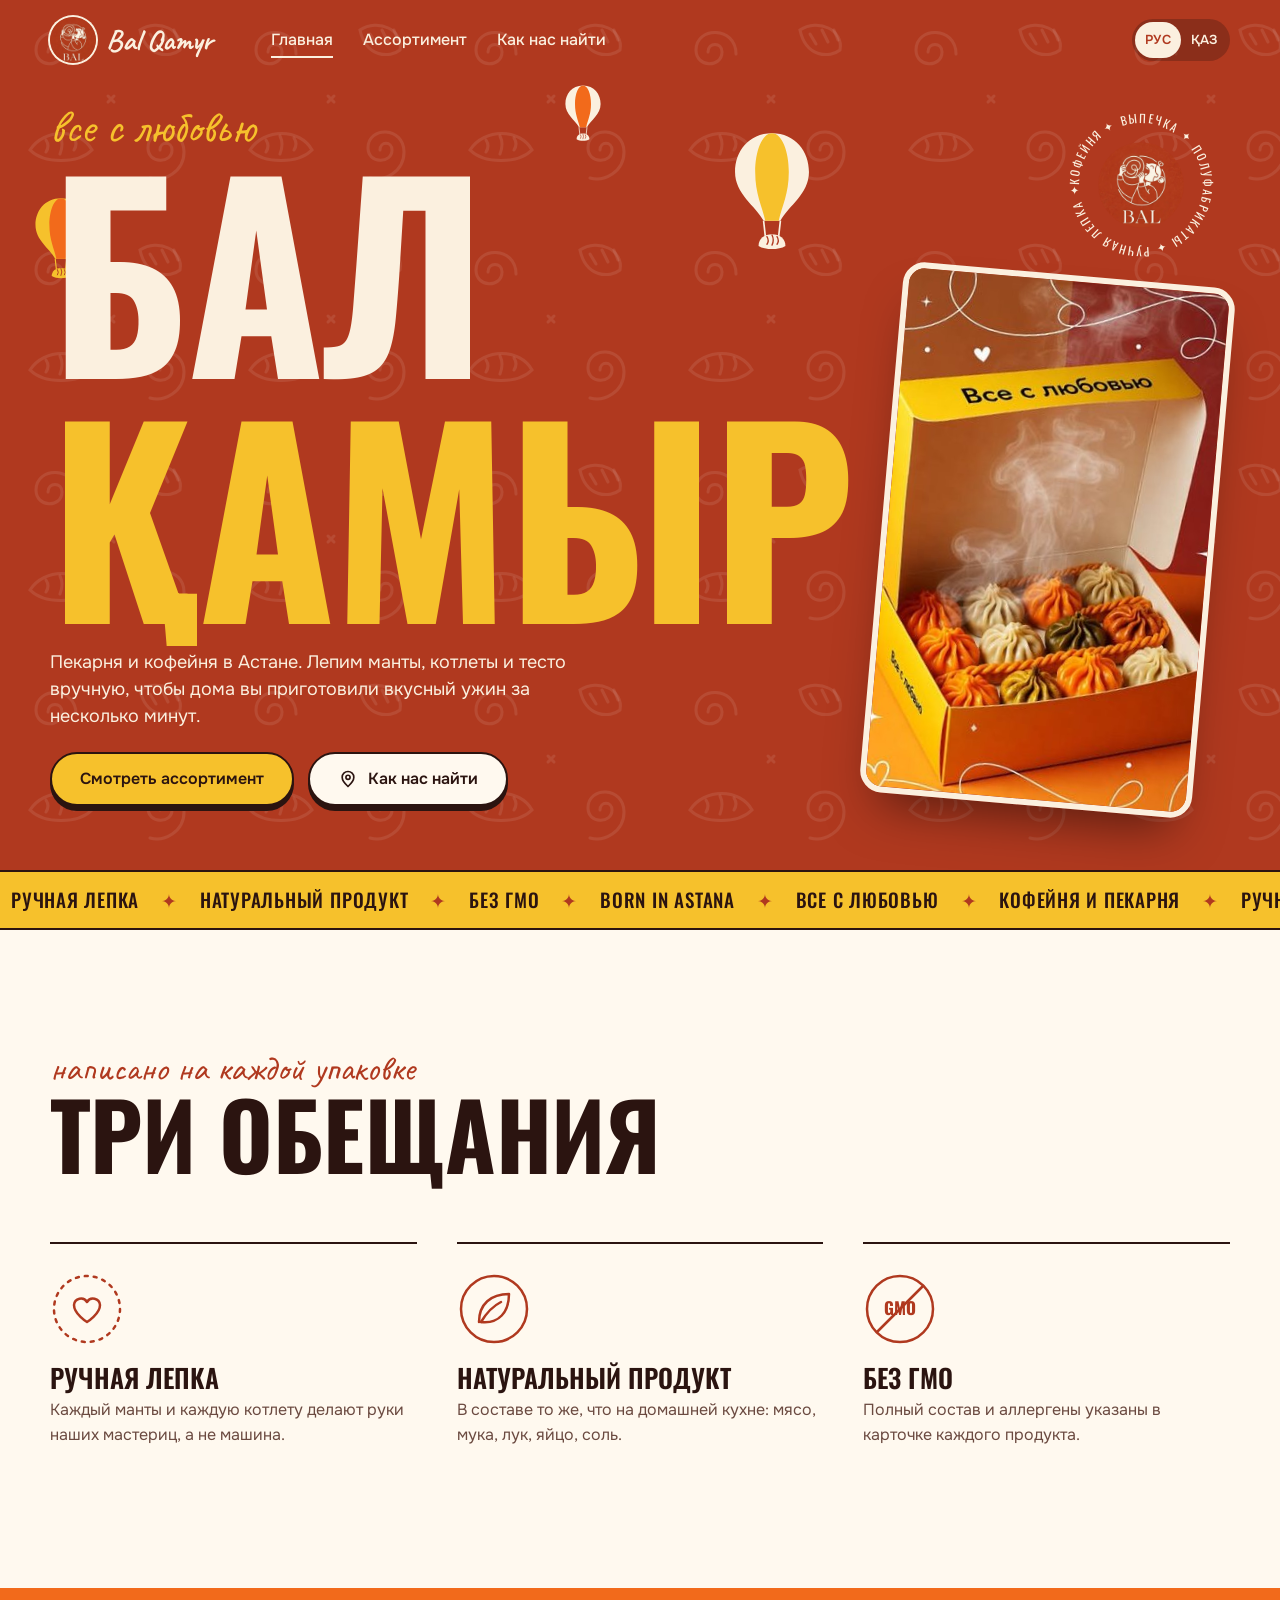
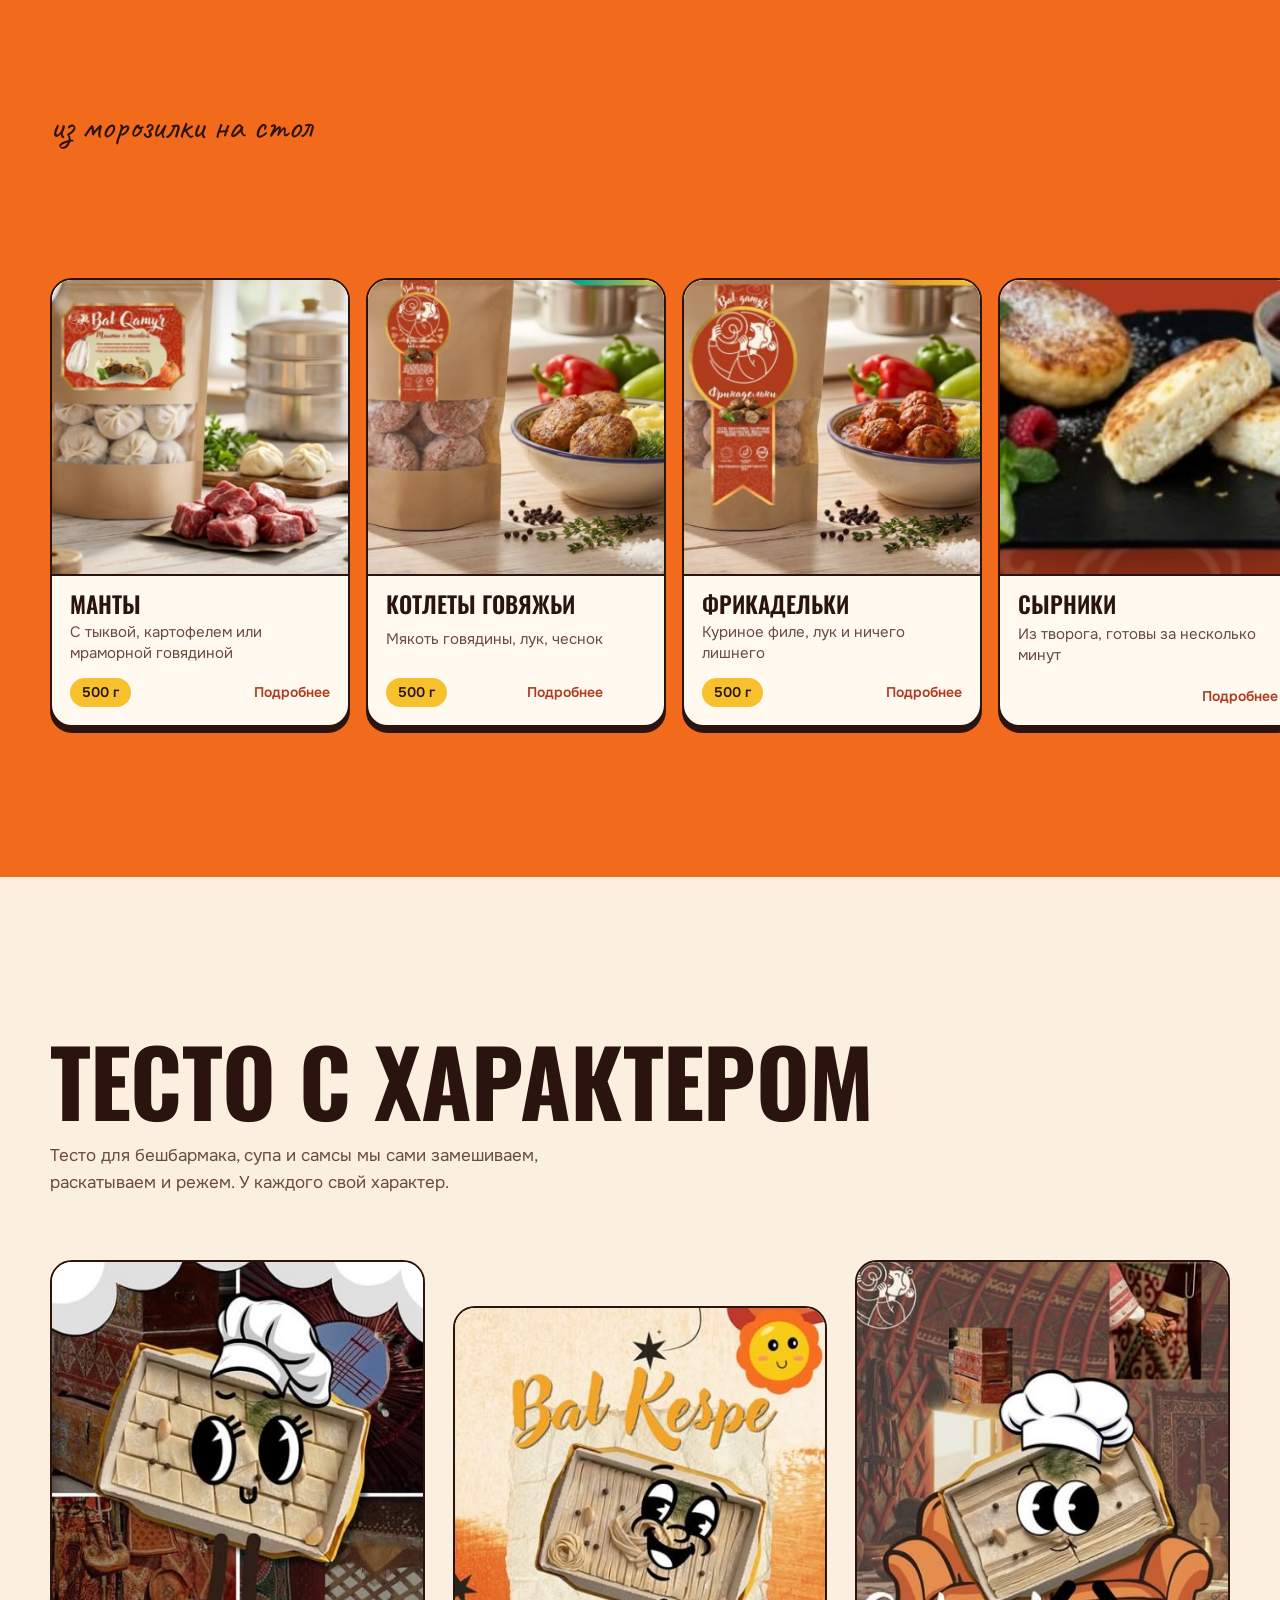
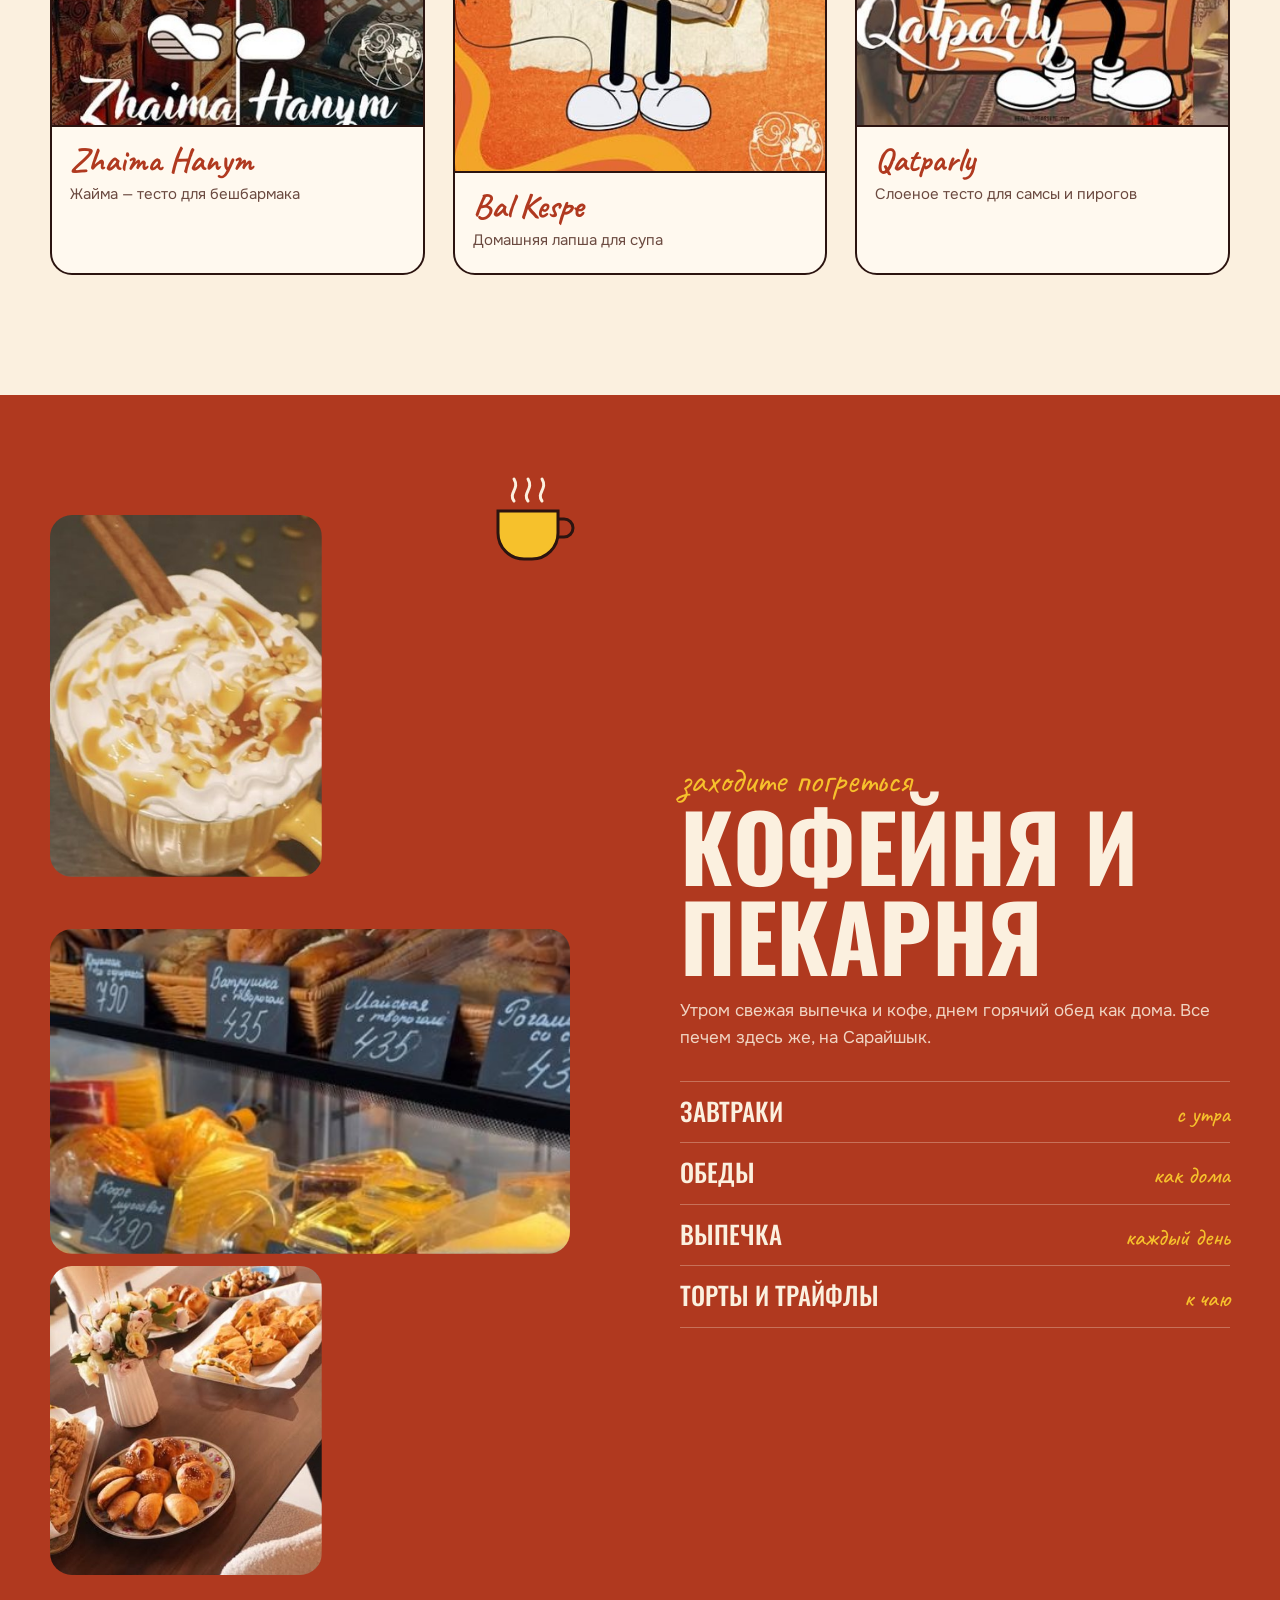
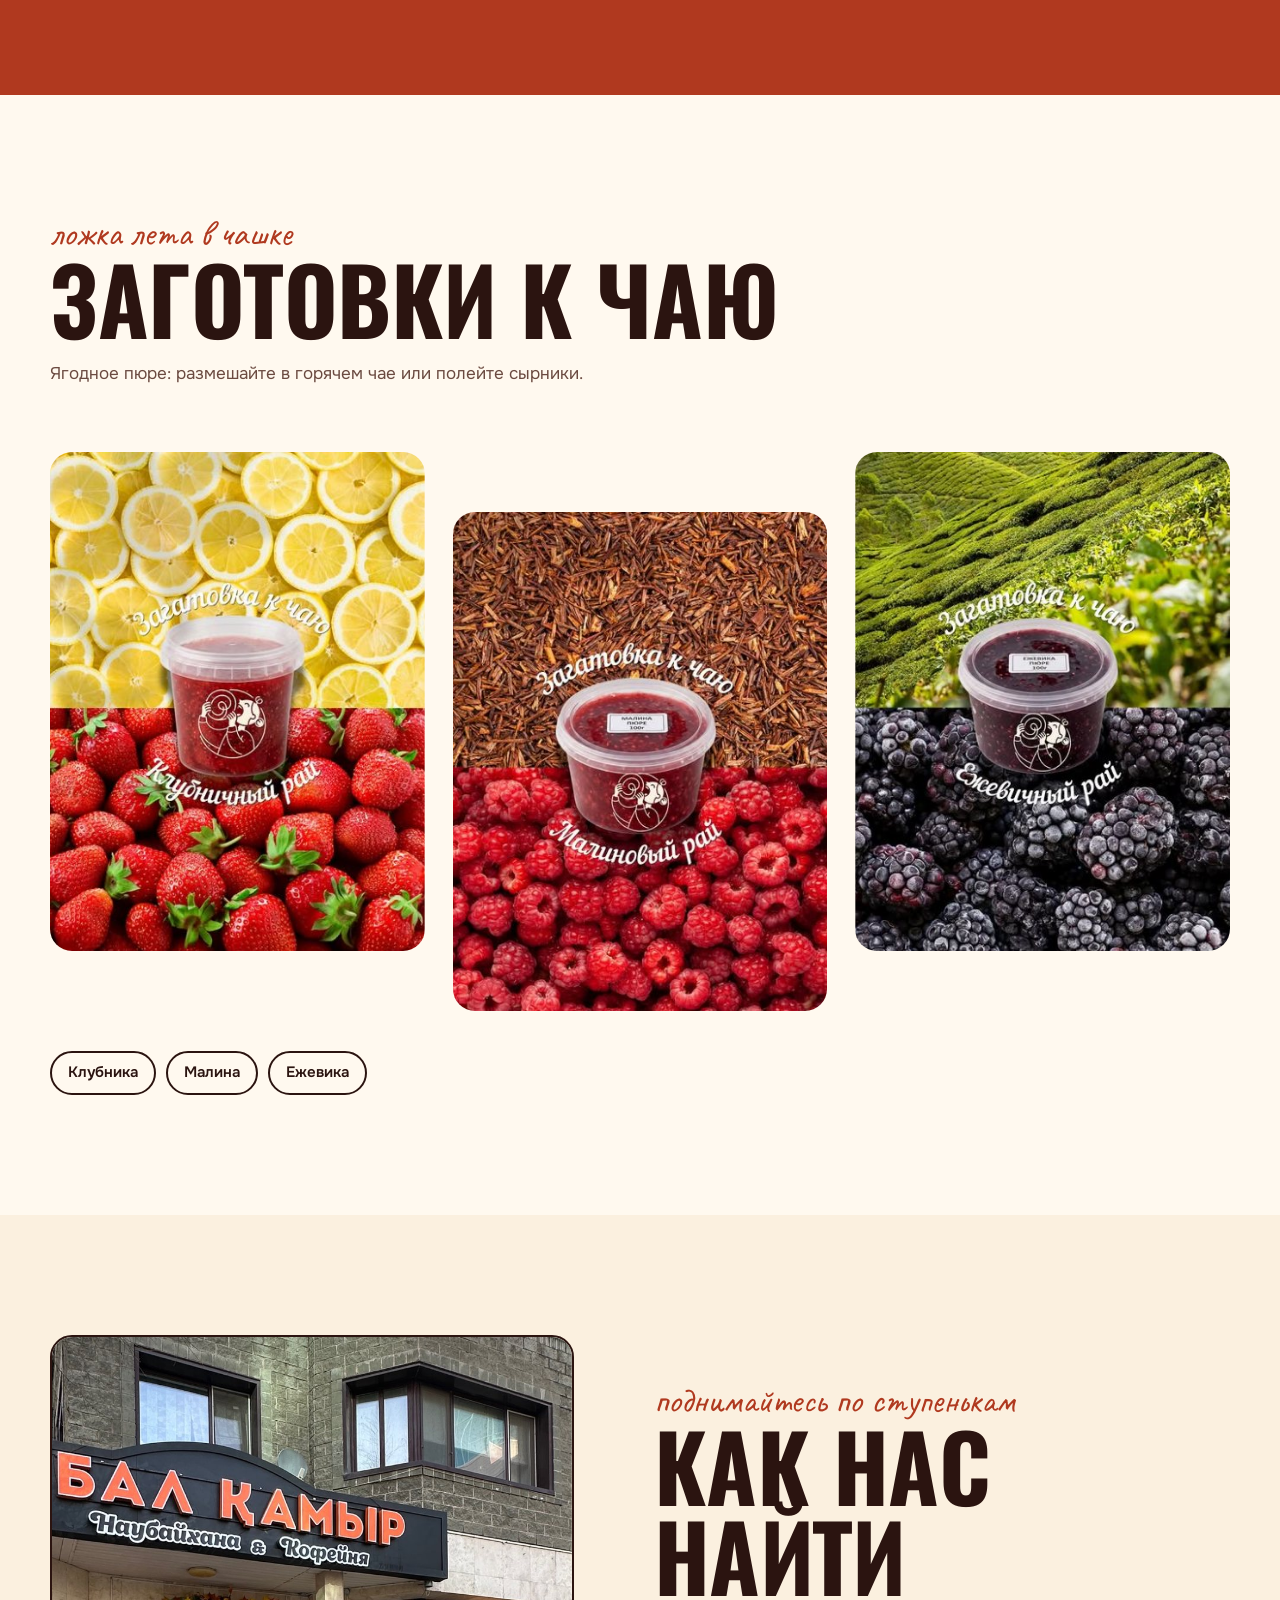
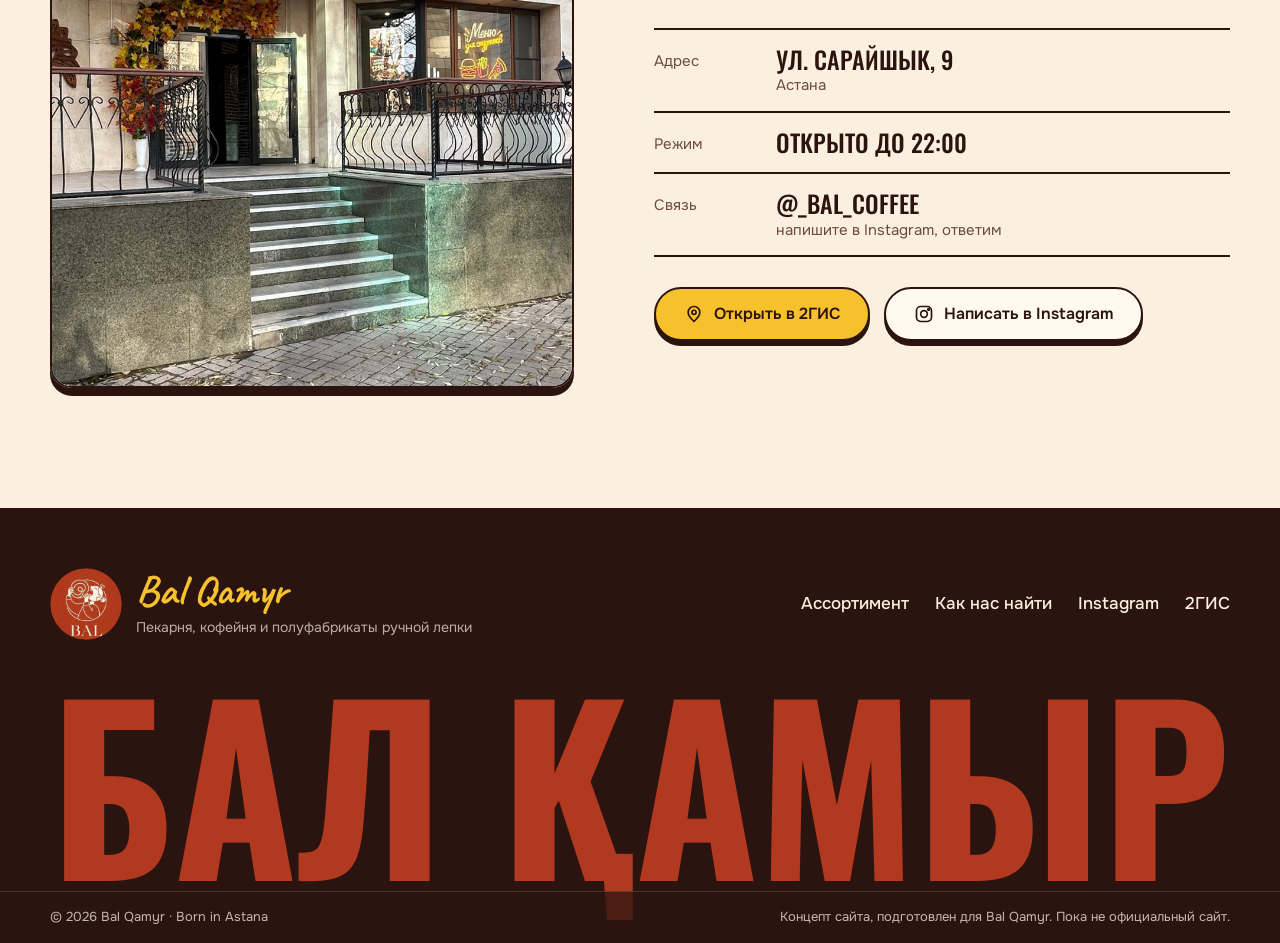
==== index.html @ 6c495b42 "Демо-сайт Bal Qamyr Co-Authored-By: Claude Fable 5.2 <noreply@anthropic.com> Claude-Session: https:/" ====
<!DOCTYPE html>
<html lang="ru" data-title-ru="Bal Qamyr — пекарня, кофейня и полуфабрикаты в Астане" data-title-kk="Bal Qamyr — Астанадағы наубайхана, кофехана және жартылай фабрикаттар">
<head>
<meta charset="utf-8">
<meta name="viewport" content="width=device-width, initial-scale=1">
<title>Bal Qamyr — пекарня, кофейня и полуфабрикаты в Астане</title>
<meta name="description" content="Bal Qamyr — пекарня, кофейня и полуфабрикаты ручной лепки в Астане. Манты, котлеты, тесто, выпечка. ул. Сарайшык, 9.">
<!-- ДЕМО: уберите строку ниже, когда сайт станет официальным, чтобы его находили поисковики -->
<meta name="robots" content="noindex">
<meta name="theme-color" content="#b0391f">
<meta property="og:title" content="Bal Qamyr — пекарня, кофейня и полуфабрикаты в Астане">
<meta property="og:description" content="Bal Qamyr — пекарня, кофейня и полуфабрикаты ручной лепки в Астане. Манты, котлеты, тесто, выпечка. ул. Сарайшык, 9.">
<meta property="og:image" content="assets/img/manty-box.jpg">
<link rel="icon" type="image/png" href="assets/img/favicon.png">
<link rel="stylesheet" href="css/style.css">
</head>
<body>
<div class="loader" aria-hidden="true"><svg viewBox="0 0 120 120"><path d="M60 60c0-9 13-9 13 1 0 16-27 16-27-2 0-24 41-24 41 3 0 31-55 31-55-4 0-39 69-39 69 5 0 20-12 36-34 42"/></svg></div>

<header class="header">
  <div class="wrap header__in">
    <a class="brand" href="index.html" aria-label="Bal Qamyr"><img src="assets/img/logo.png" alt="" width="46" height="46"><span>Bal Qamyr</span></a>
    <nav class="nav" aria-label="Основное меню">
      <a href="index.html" aria-current="page" data-kk="Басты бет">Главная</a>
      <a href="catalog.html" data-kk="Ассортимент">Ассортимент</a>
      <a href="contacts.html" data-kk="Бізді табыңыз">Как нас найти</a>
    </nav>
    <div class="lang" role="group" aria-label="Язык / Тіл">
      <button type="button" data-lang="ru" aria-pressed="true">РУС</button>
      <button type="button" data-lang="kk" aria-pressed="false">ҚАЗ</button>
    </div>
    <button class="burger" type="button" aria-expanded="false" aria-controls="menu" aria-label="Меню"><i></i><i></i></button>
  </div>
</header>
<div class="menu" id="menu">
  <a href="index.html" data-kk="Басты бет">Главная</a>
  <a href="catalog.html" data-kk="Ассортимент">Ассортимент</a>
  <a href="contacts.html" data-kk="Бізді табыңыз">Как нас найти</a>
  <p data-kk="Сарайшық көшесі, 9 — 22:00-ге дейін ашық">ул. Сарайшык, 9 — открыто до 22:00</p>
</div>

<main>

<section class="hero doodles">
  <div class="balloon b1" style="--t:10s;--k:-0.35" aria-hidden="true"><svg viewBox="0 0 100 150"><path d="M50 4C22 4 6 26 6 50c0 26 24 40 34 58h20c10-18 34-32 34-58C94 26 78 4 50 4z" fill="#fbf0df"/><path d="M50 4c-12 0-20 22-20 46 0 26 8 40 12 58h16c4-18 12-32 12-58C70 26 62 4 50 4z" fill="#f6c12c"/><path d="M40 108l2 18M60 108l-2 18" stroke="#fbf0df" stroke-width="2"/><path d="M34 138c0-9 7-14 16-14s16 5 16 14c-8 5-24 5-32 0z" fill="#fbf0df"/><path d="M44 127q3 5 0 9m6-11q3 6 0 12m6-10q3 5 0 9" stroke="#b0391f" stroke-width="1.600" fill="none" stroke-linecap="round"/></svg></div>
  <div class="balloon b2" style="--t:13s;--k:-0.2" aria-hidden="true"><svg viewBox="0 0 100 150"><path d="M50 4C22 4 6 26 6 50c0 26 24 40 34 58h20c10-18 34-32 34-58C94 26 78 4 50 4z" fill="#f6c12c"/><path d="M50 4c-12 0-20 22-20 46 0 26 8 40 12 58h16c4-18 12-32 12-58C70 26 62 4 50 4z" fill="#f26a1b"/><path d="M40 108l2 18M60 108l-2 18" stroke="#f6c12c" stroke-width="2"/><path d="M34 138c0-9 7-14 16-14s16 5 16 14c-8 5-24 5-32 0z" fill="#f6c12c"/><path d="M44 127q3 5 0 9m6-11q3 6 0 12m6-10q3 5 0 9" stroke="#b0391f" stroke-width="1.600" fill="none" stroke-linecap="round"/></svg></div>
  <div class="balloon b3" style="--t:8s;--k:-0.5" aria-hidden="true"><svg viewBox="0 0 100 150"><path d="M50 4C22 4 6 26 6 50c0 26 24 40 34 58h20c10-18 34-32 34-58C94 26 78 4 50 4z" fill="#fbf0df"/><path d="M50 4c-12 0-20 22-20 46 0 26 8 40 12 58h16c4-18 12-32 12-58C70 26 62 4 50 4z" fill="#f26a1b"/><path d="M40 108l2 18M60 108l-2 18" stroke="#fbf0df" stroke-width="2"/><path d="M34 138c0-9 7-14 16-14s16 5 16 14c-8 5-24 5-32 0z" fill="#fbf0df"/><path d="M44 127q3 5 0 9m6-11q3 6 0 12m6-10q3 5 0 9" stroke="#b0391f" stroke-width="1.600" fill="none" stroke-linecap="round"/></svg></div>
  <div class="stamp" aria-hidden="true">
    <svg viewBox="0 0 150 150"><defs><path id="ring" d="M75 75m-62 0a62 62 0 1 1 124 0a62 62 0 1 1 -124 0"/></defs><text><textPath href="#ring">кофейня ✦ выпечка ✦ полуфабрикаты ✦ ручная лепка ✦</textPath></text></svg>
    <img src="assets/img/logo.png" alt="">
  </div>
  <div class="wrap hero__in">
    <div class="hero__text">
      <span class="hero__script hero__fade" data-kk="бәрі махаббатпен">все с любовью</span>
      <h1><span class="row"><span>Бал</span></span><span class="row"><span>Қамыр</span></span></h1>
    </div>
    <div class="hero__text hero__fade">
      <p class="hero__lead" data-kk="Астанадағы наубайхана мен кофехана. Мәнті, котлет және қамырды қолмен жасаймыз — сіз үйде бірнеше минутта дәмді ас әзірлейсіз.">Пекарня и кофейня в Астане. Лепим манты, котлеты и тесто вручную, чтобы дома вы приготовили вкусный ужин за несколько минут.</p>
      <div class="hero__cta" style="margin-top:22px">
        <a class="btn" href="catalog.html" data-kk="Ассортиментті көру">Смотреть ассортимент</a>
        <a class="btn btn--cream" href="contacts.html"><svg viewBox="0 0 24 24" fill="none" stroke="currentColor" stroke-width="2" aria-hidden="true"><path d="M12 21s7-6.2 7-11a7 7 0 10-14 0c0 4.800 7 11 7 11z"/><circle cx="12" cy="10" r="2.500"/></svg><span data-kk="Бізді табыңыз">Как нас найти</span></a>
      </div>
    </div>
    <div class="hero__photo"><img src="assets/img/manty-box.jpg" alt="Коробка разноцветных мант Bal Qamyr" width="386" height="520"></div>
  </div>
  <div class="marquee" aria-hidden="true"><div class="marquee__track"><span data-kk="Қолмен түйілген">Ручная лепка</span><span data-kk="Табиғи өнім">Натуральный продукт</span><span data-kk="ГМО-сыз">Без ГМО</span><span data-kk="Born in Astana">Born in Astana</span><span data-kk="Бәрі махаббатпен">Все с любовью</span><span data-kk="Кофехана мен наубайхана">Кофейня и пекарня</span><span data-kk="Қолмен түйілген">Ручная лепка</span><span data-kk="Табиғи өнім">Натуральный продукт</span><span data-kk="ГМО-сыз">Без ГМО</span><span data-kk="Born in Astana">Born in Astana</span><span data-kk="Бәрі махаббатпен">Все с любовью</span><span data-kk="Кофехана мен наубайхана">Кофейня и пекарня</span></div></div>
</section>

<section class="section promise">
  <div class="wrap">
    <p class="section-note rv" data-kk="әр қаптамада жазылған">написано на каждой упаковке</p>
    <h2 class="section-title rv" data-kk="Үш уәдеміз">Три обещания</h2>
    <div class="promise__grid">
      <div class="mark rv"><svg viewBox="0 0 74 74" fill="none" stroke="currentColor" stroke-width="2.500" stroke-linecap="round" stroke-linejoin="round" aria-hidden="true"><circle cx="37" cy="37" r="33" stroke-dasharray="3 6"/><path d="M37 50s-13-8-13-17a7 7 0 0113-3 7 7 0 0113 3c0 9-13 17-13 17z"/></svg>
        <div><h3 data-kk="Қолмен түйілген">Ручная лепка</h3><p data-kk="Әр мәнті мен котлетті машина емес, шеберлеріміздің қолы жасайды.">Каждый манты и каждую котлету делают руки наших мастериц, а не машина.</p></div></div>
      <div class="mark rv" style="--d:.1s"><svg viewBox="0 0 74 74" fill="none" stroke="currentColor" stroke-width="2.500" stroke-linecap="round" stroke-linejoin="round" aria-hidden="true"><circle cx="37" cy="37" r="33"/><path d="M22 50c0-18 12-28 30-28 0 18-10 30-28 28"/><path d="M24 50c6-10 12-16 20-20"/></svg>
        <div><h3 data-kk="Табиғи өнім">Натуральный продукт</h3><p data-kk="Құрамында үй асханасындағыдай өнімдер ғана: ет, ұн, пияз, жұмыртқа, тұз.">В составе то же, что на домашней кухне: мясо, мука, лук, яйцо, соль.</p></div></div>
      <div class="mark rv" style="--d:.2s"><svg viewBox="0 0 74 74" fill="none" stroke="currentColor" stroke-width="2.500" stroke-linecap="round" aria-hidden="true"><circle cx="37" cy="37" r="33"/><path d="M14 60L60 14"/><text x="37" y="43" text-anchor="middle" font-family="Oswald, sans-serif" font-size="17" font-weight="700" fill="currentColor" stroke="none">GMO</text></svg>
        <div><h3 data-kk="ГМО-сыз">Без ГМО</h3><p data-kk="Толық құрамы мен аллергендер әр өнімнің бетінде көрсетілген.">Полный состав и аллергены указаны в карточке каждого продукта.</p></div></div>
    </div>
  </div>
</section>

<section class="section shelf">
  <div class="wrap shelf__head">
    <div>
      <p class="section-note rv" data-kk="мұздатқыштан — дастарқанға">из морозилки на стол</p>
      <h2 class="section-title rv" data-kk="Жартылай фабрикаттар">Полуфабри&shy;каты</h2>
    </div>
    <a class="btn btn--cream rv" href="catalog.html" data-kk="Барлық ассортимент">Весь ассортимент</a>
  </div>
  <div class="shelf__rail" id="shelf" aria-label="Популярные продукты"></div>
</section>

<section class="section family">
  <div class="wrap">
    <p class="section-note rv" data-kk="танысыңыз">знакомьтесь</p>
    <h2 class="section-title rv" data-kk="Қамыр ханымдар">Тесто с характером</h2>
    <p class="section-lead rv" data-kk="Бешбармаққа, сорпаға, самсаға арналған қамырды өзіміз илеп, жайып, кесеміз. Әрқайсысының өз мінезі бар.">Тесто для бешбармака, супа и самсы мы сами замешиваем, раскатываем и режем. У каждого свой характер.</p>
    <div class="family__grid">
      <figure class="hanym rv" style="--r:-2deg"><img src="assets/img/zhaima.jpg" alt="Zhaima Hanym" loading="lazy"><figcaption><b>Zhaima Hanym</b><span data-kk="Жайма — бешбармаққа арналған қамыр">Жайма — тесто для бешбармака</span></figcaption></figure>
      <figure class="hanym rv" style="--r:1.500deg;--d:.1s"><img src="assets/img/kespe.jpg" alt="Bal Kespe" loading="lazy"><figcaption><b>Bal Kespe</b><span data-kk="Сорпаға арналған үй кеспесі">Домашняя лапша для супа</span></figcaption></figure>
      <figure class="hanym rv" style="--r:-1deg;--d:.2s"><img src="assets/img/qatparly.jpg" alt="Qatparly" loading="lazy"><figcaption><b>Qatparly</b><span data-kk="Самса мен бәлішке арналған қатпарлы қамыр">Слоеное тесто для самсы и пирогов</span></figcaption></figure>
    </div>
  </div>
</section>

<section class="section cafe doodles">
  <div class="wrap cafe__grid">
    <div class="cafe__pics">
      <svg class="cup" viewBox="0 0 96 110" aria-hidden="true"><path class="steam" d="M34 40c-6-8 6-12 0-22"/><path class="steam" d="M48 40c-6-8 6-12 0-22"/><path class="steam" d="M62 40c-6-8 6-12 0-22"/><path d="M18 50h60v22a26 26 0 01-26 26h-8a26 26 0 01-26-26z" fill="#f6c12c" stroke="#2b1410" stroke-width="3"/><path d="M78 58h6a9 9 0 010 18h-7" fill="none" stroke="#2b1410" stroke-width="3"/></svg>
      <div class="wipe"><img src="assets/img/coffee.jpg" alt="Кофе со взбитыми сливками и карамелью" loading="lazy"></div>
      <div class="wipe" style="--d:.15s"><img src="assets/img/bakery.jpg" alt="Витрина с выпечкой" loading="lazy"></div>
      <div class="wipe" style="--d:.1s"><img src="assets/img/table.jpg" alt="Стол с выпечкой" loading="lazy"></div>
    </div>
    <div>
      <p class="section-note rv" data-kk="кіріп, жылынып шығыңыз">заходите погреться</p>
      <h2 class="section-title rv" data-kk="Кофехана мен наубайхана">Кофейня и пекарня</h2>
      <p class="section-lead rv" data-kk="Таңертең жаңа піскен тоқаш пен кофе, түсте үйдегідей ыстық ас. Бәрін осы жерде, Сарайшық көшесінде пісіреміз.">Утром свежая выпечка и кофе, днем горячий обед как дома. Все печем здесь же, на Сарайшык.</p>
      <ul class="menu-list rv">
        <li><span data-kk="Таңғы ас">Завтраки</span><small data-kk="таңертеңнен">с утра</small></li>
        <li><span data-kk="Түскі ас">Обеды</span><small data-kk="үйдегідей">как дома</small></li>
        <li><span data-kk="Тоқаштар">Выпечка</span><small data-kk="күн сайын">каждый день</small></li>
        <li><span data-kk="Торттар мен трайфлдар">Торты и трайфлы</span><small data-kk="шайға">к чаю</small></li>
      </ul>
    </div>
  </div>
</section>

<section class="section tea">
  <div class="wrap">
    <p class="section-note rv" data-kk="бір қасық — жаз дәмі">ложка лета в чашке</p>
    <h2 class="section-title rv" data-kk="Шайға арналған дайындамалар">Заготовки к&nbsp;чаю</h2>
    <p class="section-lead rv" data-kk="Жидек езбесі: ыстық шайға қосыңыз немесе сырниктің үстіне құйыңыз.">Ягодное пюре: размешайте в горячем чае или полейте сырники.</p>
    <div class="tea__grid">
      <div class="jar wipe"><img src="assets/img/jam-strawberry.jpg" alt="Клубничный рай" loading="lazy"></div>
      <div class="jar wipe" style="--d:.12s"><img src="assets/img/jam-raspberry.jpg" alt="Малиновый рай" loading="lazy"></div>
      <div class="jar wipe" style="--d:.24s"><img src="assets/img/jam-blackberry.jpg" alt="Ежевичный рай" loading="lazy"></div>
    </div>
    <div class="tea__caption rv">
      <span class="chip-static" data-kk="Құлпынай">Клубника</span><span class="chip-static" data-kk="Таңқурай">Малина</span><span class="chip-static" data-kk="Қожақат">Ежевика</span>
    </div>
  </div>
</section>

<section class="section find">
  <div class="wrap find__grid">
    <div class="find__photo wipe"><img src="assets/img/storefront.jpg" alt="Вход в Bal Qamyr: вывеска «Бал Қамыр. Наубайхана & Кофейня»" loading="lazy"></div>
    <div>
      <p class="section-note rv" data-kk="баспалдақпен көтеріліңіз">поднимайтесь по ступенькам</p>
      <h2 class="section-title rv" data-kk="Бізді табыңыз">Как нас найти</h2>
      <dl class="facts rv">
        <div><dt data-kk="Мекенжай">Адрес</dt><dd><span data-kk="Сарайшық к-сі, 9">ул. Сарайшык, 9</span><small data-kk="Астана">Астана</small></dd></div>
        <div><dt data-kk="Жұмыс уақыты">Режим</dt><dd data-kk="22:00-ге дейін ашық">Открыто до 22:00</dd></div>
        <div><dt data-kk="Байланыс">Связь</dt><dd>@_bal_coffee<small data-kk="Instagram-ға жазыңыз — жауап береміз">напишите в Instagram, ответим</small></dd></div>
      </dl>
      <div class="find__cta rv">
        <a class="btn" href="https://2gis.kz/astana/search/Bal%20Qamyr%20%D0%A1%D0%B0%D1%80%D0%B0%D0%B9%D1%88%D1%8B%D0%BA%209" target="_blank" rel="noopener"><svg viewBox="0 0 24 24" fill="none" stroke="currentColor" stroke-width="2" aria-hidden="true"><path d="M12 21s7-6.2 7-11a7 7 0 10-14 0c0 4.800 7 11 7 11z"/><circle cx="12" cy="10" r="2.500"/></svg><span data-kk="2ГИС-те ашу">Открыть в 2ГИС</span></a>
        <a class="btn btn--cream" href="https://www.instagram.com/_bal_coffee/" target="_blank" rel="noopener"><svg viewBox="0 0 24 24" fill="none" stroke="currentColor" stroke-width="2" aria-hidden="true"><rect x="3" y="3" width="18" height="18" rx="5"/><circle cx="12" cy="12" r="4"/><circle cx="17.5" cy="6.5" r="1" fill="currentColor"/></svg><span data-kk="Instagram-ға жазу">Написать в Instagram</span></a>
      </div>
    </div>
  </div>
</section>

</main>

<footer class="footer">
  <div class="wrap footer__top">
    <div class="footer__brand"><img src="assets/img/logo.png" alt="" width="72" height="72" loading="lazy"><div><b>Bal Qamyr</b><span data-kk="Наубайхана, кофехана және қолдан жасалған жартылай фабрикаттар">Пекарня, кофейня и полуфабрикаты ручной лепки</span></div></div>
    <nav aria-label="Ссылки">
      <a href="catalog.html" data-kk="Ассортимент">Ассортимент</a>
      <a href="contacts.html" data-kk="Бізді табыңыз">Как нас найти</a>
      <a href="https://www.instagram.com/_bal_coffee/" target="_blank" rel="noopener">Instagram</a>
      <a href="https://2gis.kz/astana/search/Bal%20Qamyr%20%D0%A1%D0%B0%D1%80%D0%B0%D0%B9%D1%88%D1%8B%D0%BA%209" target="_blank" rel="noopener">2ГИС</a>
    </nav>
  </div>
  <div class="footer__big" aria-hidden="true">Бал Қамыр</div>
  <div class="footer__note"><div class="wrap" style="display:flex;flex-wrap:wrap;gap:6px 20px;justify-content:space-between">
    <span>© <span id="year">2026</span> Bal Qamyr · Born in Astana</span>
    <!-- ДЕМО: удалите эту строку после передачи сайта владельцу -->
    <span data-kk="Сайт концепті Bal Qamyr үшін дайындалған. Әзірге ресми сайт емес.">Концепт сайта, подготовлен для Bal Qamyr. Пока не официальный сайт.</span>
  </div></div>
</footer>

<div class="sheet" id="sheet" role="dialog" aria-modal="true" aria-labelledby="sheet-title">
  <button class="sheet__bg" type="button" data-close tabindex="-1" aria-label="Закрыть"></button>
  <div class="sheet__box">
    <button class="sheet__close" type="button" data-close aria-label="Закрыть">×</button>
    <div class="sheet__img"></div>
    <div class="sheet__body"></div>
  </div>
</div>
<script src="js/main.js"></script>
</body>
</html>
---- css/style.css ----
/* шрифты лежат в assets/fonts — сайт не зависит от внешних сервисов */
@font-face{font-family:"Caveat";font-style:normal;font-weight:400 700;font-display:swap;src:url("../assets/fonts/caveat-cyrillic-ext-wght-normal.woff2") format("woff2");unicode-range:U+0460-052F,U+1C80-1C8A,U+20B4,U+2DE0-2DFF,U+A640-A69F,U+FE2E-FE2F}
@font-face{font-family:"Caveat";font-style:normal;font-weight:400 700;font-display:swap;src:url("../assets/fonts/caveat-cyrillic-wght-normal.woff2") format("woff2");unicode-range:U+0301,U+0400-045F,U+0490-0491,U+04B0-04B1,U+2116}
@font-face{font-family:"Caveat";font-style:normal;font-weight:400 700;font-display:swap;src:url("../assets/fonts/caveat-latin-wght-normal.woff2") format("woff2");unicode-range:U+0000-00FF,U+0131,U+0152-0153,U+02BB-02BC,U+02C6,U+02DA,U+02DC,U+0304,U+0308,U+0329,U+2000-206F,U+20AC,U+2122,U+2191,U+2193,U+2212,U+2215,U+FEFF,U+FFFD}
@font-face{font-family:"Onest";font-style:normal;font-weight:100 900;font-display:swap;src:url("../assets/fonts/onest-cyrillic-ext-wght-normal.woff2") format("woff2");unicode-range:U+0460-052F,U+1C80-1C8A,U+20B4,U+2DE0-2DFF,U+A640-A69F,U+FE2E-FE2F}
@font-face{font-family:"Onest";font-style:normal;font-weight:100 900;font-display:swap;src:url("../assets/fonts/onest-cyrillic-wght-normal.woff2") format("woff2");unicode-range:U+0301,U+0400-045F,U+0490-0491,U+04B0-04B1,U+2116}
@font-face{font-family:"Onest";font-style:normal;font-weight:100 900;font-display:swap;src:url("../assets/fonts/onest-latin-wght-normal.woff2") format("woff2");unicode-range:U+0000-00FF,U+0131,U+0152-0153,U+02BB-02BC,U+02C6,U+02DA,U+02DC,U+0304,U+0308,U+0329,U+2000-206F,U+20AC,U+2122,U+2191,U+2193,U+2212,U+2215,U+FEFF,U+FFFD}
@font-face{font-family:"Oswald";font-style:normal;font-weight:200 700;font-display:swap;src:url("../assets/fonts/oswald-cyrillic-ext-wght-normal.woff2") format("woff2");unicode-range:U+0460-052F,U+1C80-1C8A,U+20B4,U+2DE0-2DFF,U+A640-A69F,U+FE2E-FE2F}
@font-face{font-family:"Oswald";font-style:normal;font-weight:200 700;font-display:swap;src:url("../assets/fonts/oswald-cyrillic-wght-normal.woff2") format("woff2");unicode-range:U+0301,U+0400-045F,U+0490-0491,U+04B0-04B1,U+2116}
@font-face{font-family:"Oswald";font-style:normal;font-weight:200 700;font-display:swap;src:url("../assets/fonts/oswald-latin-wght-normal.woff2") format("woff2");unicode-range:U+0000-00FF,U+0131,U+0152-0153,U+02BB-02BC,U+02C6,U+02DA,U+02DC,U+0304,U+0308,U+0329,U+2000-206F,U+20AC,U+2122,U+2191,U+2193,U+2212,U+2215,U+FEFF,U+FFFD}

/* Bal Qamyr — кофейня, пекарня, полуфабрикаты ручной лепки (Астана) */
:root {
  --terracotta: #b0391f;
  --terracotta-deep: #8f2a14;
  --orange: #f26a1b;
  --yolk: #f6c12c;
  --cream: #fbf0df;
  --paper: #fff9ef;
  --ink: #2b1410;
  --ink-soft: #6b4a40;
  --line: rgba(43, 20, 16, .14);
  --poster: "Oswald", "Arial Narrow", sans-serif;
  --script: "Caveat", cursive;
  --body: "Onest", system-ui, -apple-system, "Segoe UI", sans-serif;
  --wrap: min(1180px, 100% - 40px);
  --ease: cubic-bezier(.2, .8, .2, 1);
  --header-h: 68px;
}

*, *::before, *::after { box-sizing: border-box; }
html { scroll-behavior: smooth; -webkit-text-size-adjust: 100%; }
body {
  margin: 0;
  font-family: var(--body);
  font-size: 17px;
  line-height: 1.55;
  color: var(--ink);
  background: var(--cream);
  overflow-x: hidden;
  -webkit-font-smoothing: antialiased;
}
body.is-locked { overflow: hidden; }
img { display: block; max-width: 100%; }
a { color: inherit; }
button { font: inherit; color: inherit; cursor: pointer; }
h1, h2, h3, p { margin: 0; }
:focus-visible { outline: 3px solid var(--yolk); outline-offset: 3px; border-radius: 4px; }
.wrap { width: var(--wrap); margin-inline: auto; }
.sr-only { position: absolute; width: 1px; height: 1px; overflow: hidden; clip: rect(0 0 0 0); white-space: nowrap; }

/* doodle pattern taken from the brand labels: spirals of dough */
.doodles {
  background-image: url("data:image/svg+xml,%3Csvg xmlns='http://www.w3.org/2000/svg' width='220' height='220' fill='none' stroke='%23fff' stroke-opacity='.09' stroke-width='3' stroke-linecap='round'%3E%3Cpath d='M48 52c0-10 14-10 14 0 0 16-26 16-26-2 0-24 40-24 40 4'/%3E%3Cpath d='M140 30c18-12 44 0 40 20-10 8-34 8-40-20z'/%3E%3Cpath d='M150 34l6 10m6-14l6 12m6-12l4 10'/%3E%3Cpath d='M30 150c14-22 50-22 62 0-14 14-48 14-62 0z'/%3E%3Cpath d='M46 140q4 6 0 12m14-16q4 8 0 18m14-16q4 6 0 12'/%3E%3Cpath d='M160 150c0-9 12-9 12 0 0 14-24 14-24-2 0-22 36-22 36 4 0 20-20 30-34 26'/%3E%3Cpath d='M108 96l6 6m0-6l-6 6'/%3E%3C/svg%3E");
  background-size: 220px 220px;
}

/* ---------- buttons ---------- */
.btn {
  display: inline-flex; align-items: center; justify-content: center; gap: 10px;
  min-height: 54px; padding: 0 28px;
  border: 2px solid var(--ink); border-radius: 999px;
  background: var(--yolk); color: var(--ink);
  font-weight: 600; font-size: 16px; text-decoration: none;
  box-shadow: 0 5px 0 var(--ink);
  transition: transform .18s var(--ease), box-shadow .18s var(--ease), background .2s;
}
.btn:hover { transform: translateY(-2px); box-shadow: 0 7px 0 var(--ink); }
.btn:active { transform: translateY(4px); box-shadow: 0 1px 0 var(--ink); }
.btn--cream { background: var(--paper); }
.btn--orange { background: var(--orange); color: #fff; }
.btn svg { width: 20px; height: 20px; flex: none; }

/* ---------- preloader ---------- */
.loader {
  position: fixed; inset: 0; z-index: 100;
  display: grid; place-items: center;
  background: var(--terracotta);
  transition: clip-path .9s var(--ease), visibility 0s .9s;
  clip-path: circle(150% at 50% 50%);
}
.loader.is-done { clip-path: circle(0% at 50% 50%); visibility: hidden; }
.loader svg { width: 120px; height: 120px; }
.loader path { stroke: var(--cream); stroke-width: 5; fill: none; stroke-linecap: round; stroke-dasharray: 520; stroke-dashoffset: 520; animation: draw 1.1s var(--ease) forwards; }
@keyframes draw { to { stroke-dashoffset: 0; } }

/* ---------- header ---------- */
.header {
  position: fixed; inset: 0 0 auto 0; z-index: 50; height: var(--header-h);
  transition: transform .4s var(--ease), background .3s, box-shadow .3s;
}
.header.is-solid { background: rgba(251, 240, 223, .94); backdrop-filter: blur(10px); box-shadow: 0 1px 0 var(--line); }
.header.is-hidden { transform: translateY(-100%); }
.header__in { height: 100%; display: flex; align-items: center; gap: 18px; }
.brand { display: flex; align-items: center; gap: 10px; text-decoration: none; margin-right: auto; }
.brand img { width: 46px; height: 46px; border-radius: 50%; box-shadow: 0 0 0 2px var(--cream); }
.brand span { font-family: var(--script); font-size: 30px; font-weight: 700; line-height: 1; color: var(--cream); transition: color .3s; }
.header.is-solid .brand span, .header--light .brand span { color: var(--terracotta); }
.nav { display: none; gap: 30px; }
.nav a { position: relative; text-decoration: none; font-weight: 500; font-size: 16px; color: var(--cream); padding: 6px 0; }
.header.is-solid .nav a, .header--light .nav a { color: var(--ink); }
.nav a::after { content: ""; position: absolute; left: 0; right: 0; bottom: 0; height: 2px; background: currentColor; transform: scaleX(0); transform-origin: left; transition: transform .3s var(--ease); }
.nav a:hover::after, .nav a[aria-current="page"]::after { transform: scaleX(1); }

.lang { display: flex; padding: 3px; border-radius: 999px; background: rgba(43, 20, 16, .28); }
.header.is-solid .lang, .header--light .lang { background: rgba(43, 20, 16, .1); }
.lang button { min-width: 46px; height: 36px; border: 0; border-radius: 999px; background: transparent; color: var(--cream); font-size: 13px; font-weight: 600; letter-spacing: .02em; transition: background .25s, color .25s; }
.header.is-solid .lang button, .header--light .lang button { color: var(--ink); }
.lang button[aria-pressed="true"] { background: var(--cream); color: var(--terracotta); }
.header.is-solid .lang button[aria-pressed="true"], .header--light .lang button[aria-pressed="true"] { background: var(--terracotta); color: var(--cream); }

.burger { width: 46px; height: 46px; border: 0; border-radius: 50%; background: var(--yolk); display: grid; place-items: center; position: relative; z-index: 60; }
.burger i { position: absolute; width: 20px; height: 2px; background: var(--ink); border-radius: 2px; transition: transform .35s var(--ease); }
.burger i:first-child { transform: translateY(-4px); }
.burger i:last-child { transform: translateY(4px); }
.burger[aria-expanded="true"] i:first-child { transform: rotate(45deg); }
.burger[aria-expanded="true"] i:last-child { transform: rotate(-45deg); }

.menu {
  position: fixed; inset: 0; z-index: 45;
  background: var(--orange); color: var(--ink);
  display: flex; flex-direction: column; justify-content: center; padding: 90px 28px 40px;
  clip-path: circle(0 at calc(100% - 43px) 34px);
  visibility: hidden;
  transition: clip-path .6s var(--ease), visibility 0s .6s;
}
.menu.is-open { clip-path: circle(150% at calc(100% - 43px) 34px); visibility: visible; transition: clip-path .6s var(--ease); }
.menu a { display: block; font-family: var(--poster); font-weight: 600; font-size: clamp(40px, 13vw, 64px); line-height: 1.15; text-transform: uppercase; text-decoration: none; color: var(--cream); transform: translateY(24px); opacity: 0; transition: transform .5s var(--ease), opacity .5s; }
.menu.is-open a { transform: none; opacity: 1; }
.menu.is-open a:nth-child(2) { transition-delay: .07s; }
.menu.is-open a:nth-child(3) { transition-delay: .14s; }
.menu p { margin-top: 36px; font-family: var(--script); font-size: 28px; color: var(--ink); }

@media (min-width: 900px) {
  :root { --header-h: 80px; }
  .nav { display: flex; }
  .burger, .menu { display: none; }
  .brand { margin-right: 40px; }
  .nav { margin-right: auto; }
}

/* ---------- hero ---------- */
.hero {
  position: relative; min-height: 100svh; overflow: hidden;
  background-color: var(--terracotta); color: var(--cream);
  display: flex; flex-direction: column; justify-content: flex-end;
  padding: calc(var(--header-h) + 24px) 0 0;
}
.hero__in { position: relative; z-index: 2; display: grid; gap: 28px; padding-bottom: 36px; }
.hero__script { font-family: var(--script); font-size: clamp(30px, 8vw, 46px); line-height: 1; color: var(--yolk); transform: rotate(-4deg); transform-origin: left; display: inline-block; }
.hero h1 { font-family: var(--poster); font-weight: 700; text-transform: uppercase; font-size: clamp(76px, 23vw, 250px); line-height: .88; letter-spacing: -.01em; margin-top: 6px; }
.hero h1 .row { display: block; overflow: hidden; padding-top: .14em; margin-top: -.14em; }
.hero h1 .row > span { display: block; transform: translateY(110%); }
.is-ready .hero h1 .row > span { transform: none; transition: transform 1s var(--ease) .15s; }
.is-ready .hero h1 .row:nth-child(2) > span { transition-delay: .28s; }
.hero h1 .row:nth-child(2) { color: var(--yolk); }
.hero__lead { max-width: 30em; font-size: 18px; line-height: 1.5; }
.hero__cta { display: flex; flex-wrap: wrap; gap: 14px; }
.hero__fade { opacity: 0; transform: translateY(18px); }
.is-ready .hero__fade { opacity: 1; transform: none; transition: opacity .8s .7s, transform .8s var(--ease) .7s; }

.hero__photo {
  position: relative; z-index: 2; justify-self: end; width: min(62vw, 300px); margin: 0 4px -8px auto;
  border: 6px solid var(--cream); border-radius: 22px; overflow: hidden;
  transform: rotate(5deg) translateY(40px); opacity: 0;
  box-shadow: 0 30px 50px -20px rgba(0, 0, 0, .5);
}
.is-ready .hero__photo { transform: rotate(5deg); opacity: 1; transition: transform 1.1s var(--ease) .5s, opacity .6s .5s; }
.hero__photo img { width: 100%; aspect-ratio: 3 / 4; object-fit: cover; }

.balloon { position: absolute; z-index: 1; width: var(--w, 90px); left: var(--x); top: var(--y); animation: float var(--t, 9s) ease-in-out infinite alternate; will-change: transform; }
.balloon svg { width: 100%; height: auto; display: block; }
@keyframes float { from { transform: translate3d(0, 14px, 0) rotate(-3deg); } to { transform: translate3d(8px, -22px, 0) rotate(4deg); } }

.stamp { position: absolute; z-index: 3; right: 14px; top: calc(var(--header-h) + 14px); width: 104px; height: 104px; }
.stamp svg { width: 100%; height: 100%; animation: spin 22s linear infinite; }
.stamp text { font-family: var(--poster); font-size: 11.5px; letter-spacing: .16em; text-transform: uppercase; fill: var(--cream); }
.stamp img { position: absolute; inset: 22px; width: 60px; height: 60px; border-radius: 50%; }
@keyframes spin { to { transform: rotate(360deg); } }

@media (min-width: 900px) {
  .hero__in { grid-template-columns: 1.5fr 1fr; align-items: end; padding-bottom: 64px; }
  .hero__photo { width: min(26vw, 360px); margin: 0 30px 0 auto; grid-row: 1 / span 2; grid-column: 2; }
  .hero__text { grid-column: 1; }
  .stamp { width: 150px; height: 150px; right: 5vw; top: calc(var(--header-h) + 30px); }
  .stamp img { inset: 32px; width: 86px; height: 86px; }
}

/* ---------- marquee ---------- */
.marquee { background: var(--yolk); color: var(--ink); border-block: 2px solid var(--ink); overflow: hidden; }
.marquee__track { display: flex; width: max-content; animation: slide 28s linear infinite; }
.marquee__track span { display: flex; align-items: center; gap: 22px; padding: 13px 11px; font-family: var(--poster); font-weight: 500; font-size: 19px; text-transform: uppercase; letter-spacing: .04em; white-space: nowrap; }
.marquee__track span::after { content: "✦"; color: var(--terracotta); }
@keyframes slide { to { transform: translateX(-50%); } }

/* ---------- sections ---------- */
.section { padding: 76px 0; position: relative; }
.section-title { font-family: var(--poster); font-weight: 700; text-transform: uppercase; font-size: clamp(42px, 11vw, 92px); line-height: .98; letter-spacing: -.005em; }
.section-note { font-family: var(--script); font-size: clamp(26px, 6vw, 36px); line-height: 1.05; color: var(--terracotta); }
.section-lead { max-width: 34em; margin-top: 18px; color: var(--ink-soft); }
@media (min-width: 900px) { .section { padding: 120px 0; } }

/* reveal on scroll */
.rv { opacity: 0; transform: translateY(28px); transition: opacity .8s, transform .9s var(--ease); transition-delay: var(--d, 0s); }
.rv.is-in { opacity: 1; transform: none; }
.wipe { clip-path: inset(0 0 100% 0 round 22px); transition: clip-path 1.1s var(--ease); transition-delay: var(--d, 0s); }
.wipe.is-in { clip-path: inset(0 0 0 0 round 22px); }
.wipe img { transform: scale(1.18); transition: transform 1.5s var(--ease); transition-delay: var(--d, 0s); }
.wipe.is-in img { transform: none; }

/* promise: three marks from the product label */
.promise { background: var(--paper); }
.promise__grid { display: grid; gap: 18px; margin-top: 40px; }
.mark { display: grid; grid-template-columns: 74px 1fr; gap: 18px; align-items: center; padding: 20px 0; border-top: 2px solid var(--ink); }
.mark svg { width: 74px; height: 74px; color: var(--terracotta); }
.mark h3 { font-family: var(--poster); font-weight: 600; font-size: 26px; text-transform: uppercase; line-height: 1.1; }
.mark p { margin-top: 6px; color: var(--ink-soft); font-size: 16px; }
@media (min-width: 900px) {
  .promise__grid { grid-template-columns: repeat(3, 1fr); gap: 40px; margin-top: 64px; }
  .mark { grid-template-columns: 1fr; align-items: start; padding-top: 28px; }
}

/* shelf: horizontal product scroller */
.shelf { background: var(--orange); color: var(--ink); overflow: hidden; }
.shelf .section-title { color: var(--cream); }
.shelf .section-note { color: var(--ink); }
.shelf__head { display: flex; flex-wrap: wrap; align-items: end; justify-content: space-between; gap: 20px; }
.shelf__rail { display: flex; gap: 16px; margin-top: 36px; padding: 6px 20px 30px; overflow-x: auto; scroll-snap-type: x mandatory; scrollbar-width: none; cursor: grab; }
.shelf__rail::-webkit-scrollbar { display: none; }
.shelf__rail.is-drag { cursor: grabbing; scroll-snap-type: none; }
@media (min-width: 1220px) { .shelf__rail { padding-inline: calc((100vw - 1180px) / 2); } }

.card { flex: none; width: min(74vw, 300px); scroll-snap-align: center; background: var(--paper); border: 2px solid var(--ink); border-radius: 22px; overflow: hidden; text-align: left; padding: 0; box-shadow: 0 6px 0 var(--ink); transition: transform .3s var(--ease), box-shadow .3s var(--ease); display: flex; flex-direction: column; }
.card:hover { transform: translateY(-6px) rotate(-1deg); box-shadow: 0 12px 0 var(--ink); }
.card__img { aspect-ratio: 1; overflow: hidden; background: var(--cream); border-bottom: 2px solid var(--ink); }
.card__img img { width: 100%; height: 100%; object-fit: cover; object-position: var(--pos, center); transition: transform .7s var(--ease); pointer-events: none; }
.card:hover .card__img img { transform: scale(1.07); }
.card__body { padding: 16px 18px 18px; display: grid; gap: 4px; flex: 1; }
.card__name { font-family: var(--poster); font-weight: 600; font-size: 23px; line-height: 1.12; text-transform: uppercase; }
.card__desc { font-size: 15px; line-height: 1.4; color: var(--ink-soft); }
.card__meta { margin-top: 10px; display: flex; align-items: center; justify-content: space-between; font-size: 14px; font-weight: 600; align-self: end; }
.card__meta b { padding: 4px 12px; border-radius: 999px; background: var(--yolk); font-weight: 600; }
.card__meta i { font-style: normal; color: var(--terracotta); }

/* hanym family: dough characters */
.family { background: var(--cream); }
.family__grid { display: grid; gap: 22px; margin-top: 40px; }
.hanym { position: relative; border-radius: 22px; overflow: hidden; border: 2px solid var(--ink); background: var(--paper); transform: rotate(var(--r, 0deg)); transition: transform .5s var(--ease); }
.hanym:hover { transform: rotate(0) scale(1.02); }
.hanym img { width: 100%; aspect-ratio: 4 / 5; object-fit: cover; }
.hanym figcaption { padding: 16px 18px 20px; border-top: 2px solid var(--ink); }
.hanym b { display: block; font-family: var(--script); font-size: 34px; line-height: 1; color: var(--terracotta); }
.hanym span { display: block; margin-top: 6px; font-size: 15px; color: var(--ink-soft); }
.family figure { margin: 0; }
@media (min-width: 760px) { .family__grid { grid-template-columns: repeat(3, 1fr); gap: 28px; margin-top: 64px; } .hanym:nth-child(2) { margin-top: 46px; } }

/* cafe */
.cafe { background: var(--terracotta); color: var(--cream); overflow: hidden; }
.cafe .section-note { color: var(--yolk); }
.cafe .section-lead { color: rgba(251, 240, 223, .85); }
.cafe__grid { display: grid; gap: 40px; }
.cafe__pics { position: relative; display: grid; grid-template-columns: 1.15fr 1fr; gap: 12px; align-items: end; }
.cafe__pics > div { border-radius: 22px; overflow: hidden; }
.cafe__pics img { width: 100%; height: 100%; object-fit: cover; }
.cafe__pics > div:nth-child(1) { aspect-ratio: 4 / 5; }
.cafe__pics > div:nth-child(2) { aspect-ratio: 3 / 4; margin-bottom: 40px; }
.cafe__pics > div:nth-child(3) { grid-column: 1 / -1; aspect-ratio: 16 / 10; }
.menu-list { list-style: none; margin: 30px 0 0; padding: 0; }
.menu-list li { display: flex; align-items: baseline; gap: 14px; padding: 15px 0; border-top: 1px solid rgba(251, 240, 223, .3); font-family: var(--poster); font-weight: 500; font-size: 25px; text-transform: uppercase; line-height: 1.1; }
.menu-list li:last-child { border-bottom: 1px solid rgba(251, 240, 223, .3); }
.menu-list small { margin-left: auto; font-family: var(--script); text-transform: none; font-size: 24px; color: var(--yolk); white-space: nowrap; }
.cup { position: absolute; right: -6px; top: -54px; width: 96px; z-index: 2; }
.cup path.steam { stroke: var(--cream); stroke-width: 3; fill: none; stroke-linecap: round; stroke-dasharray: 40; animation: steam 3s ease-in-out infinite; }
.cup path.steam:nth-of-type(2) { animation-delay: .6s; }
.cup path.steam:nth-of-type(3) { animation-delay: 1.2s; }
@keyframes steam { 0% { stroke-dashoffset: 40; opacity: 0; transform: translateY(6px); } 40% { opacity: 1; } 100% { stroke-dashoffset: -40; opacity: 0; transform: translateY(-10px); } }
@media (min-width: 900px) { .cafe__grid { grid-template-columns: 1fr 1fr; gap: 80px; align-items: center; } }

/* tea jams */
.tea { background: var(--paper); }
.tea__grid { display: grid; grid-template-columns: repeat(3, 1fr); gap: 10px; margin-top: 40px; }
.jar { border-radius: 18px; overflow: hidden; position: relative; }
.jar img { width: 100%; aspect-ratio: 3 / 4; object-fit: cover; }
.jar:nth-child(2) { transform: translateY(26px); }
.tea__caption { margin-top: 54px; display: flex; flex-wrap: wrap; gap: 10px; }
.chip-static { padding: 8px 16px; border: 2px solid var(--ink); border-radius: 999px; font-weight: 600; font-size: 15px; }
@media (min-width: 900px) { .tea__grid { gap: 28px; margin-top: 64px; } .jar { border-radius: 22px; } .jar:nth-child(2) { transform: translateY(60px); } .tea__caption { margin-top: 100px; } }

/* find us */
.find { background: var(--cream); }
.find__grid { display: grid; gap: 34px; }
.find__photo { border-radius: 22px; overflow: hidden; border: 2px solid var(--ink); box-shadow: 0 8px 0 var(--ink); }
.find__photo img { width: 100%; aspect-ratio: 4 / 5; object-fit: cover; object-position: 30% 40%; }
.facts { margin: 28px 0 0; display: grid; gap: 0; }
.facts div { display: grid; grid-template-columns: 110px 1fr; gap: 12px; padding: 16px 0; border-top: 2px solid var(--ink); }
.facts div:last-child { border-bottom: 2px solid var(--ink); }
.facts dt { color: var(--ink-soft); font-size: 15px; padding-top: 4px; }
.facts dd { margin: 0; font-family: var(--poster); font-weight: 500; font-size: 24px; line-height: 1.15; text-transform: uppercase; }
.facts dd small { display: block; font-family: var(--body); font-weight: 400; font-size: 15px; text-transform: none; color: var(--ink-soft); margin-top: 4px; }
.find__cta { margin-top: 30px; display: flex; flex-wrap: wrap; gap: 14px; }
@media (min-width: 900px) { .find__grid { grid-template-columns: 1fr 1.1fr; gap: 80px; align-items: center; } }

/* ---------- footer ---------- */
.footer { background: var(--ink); color: var(--cream); padding: 60px 0 0; overflow: hidden; }
.footer__top { display: grid; gap: 30px; }
.footer__brand { display: flex; align-items: center; gap: 14px; }
.footer__brand img { width: 72px; height: 72px; border-radius: 50%; }
.footer__brand b { font-family: var(--script); font-size: 42px; line-height: 1; color: var(--yolk); }
.footer__brand span { display: block; font-size: 14px; opacity: .7; margin-top: 4px; }
.footer nav { display: flex; flex-wrap: wrap; gap: 8px 26px; }
.footer nav a { text-decoration: none; font-weight: 500; padding: 6px 0; border-bottom: 1px solid transparent; }
.footer nav a:hover { border-color: var(--yolk); color: var(--yolk); }
.footer__big { margin-top: 40px; font-family: var(--poster); font-weight: 700; text-transform: uppercase; font-size: 21.5vw; line-height: .8; white-space: nowrap; color: var(--terracotta); text-align: center; transform: translateY(8%); user-select: none; }
.footer__note { border-top: 1px solid rgba(251, 240, 223, .2); padding: 16px 0; font-size: 13px; line-height: 1.45; opacity: .75; display: flex; flex-wrap: wrap; gap: 6px 20px; justify-content: space-between; position: relative; background: var(--ink); }
@media (min-width: 900px) { .footer__top { grid-template-columns: 1fr auto; align-items: center; } }

/* ---------- inner pages ---------- */
.page-head { background-color: var(--terracotta); color: var(--cream); padding: calc(var(--header-h) + 46px) 0 54px; position: relative; overflow: hidden; }
.page-head h1 { font-family: var(--poster); font-weight: 700; text-transform: uppercase; font-size: clamp(54px, 15vw, 150px); line-height: .92; margin-top: 4px; }
.page-head .section-note { color: var(--yolk); }
.page-head p.lead { margin-top: 18px; max-width: 32em; }
.page-head .balloon { opacity: .95; }

.filters { position: sticky; top: 0; z-index: 20; background: var(--cream); border-bottom: 2px solid var(--ink); transition: top .4s var(--ease); }
.filters__rail { display: flex; gap: 8px; padding: 12px 20px; overflow-x: auto; scrollbar-width: none; }
.filters__rail::-webkit-scrollbar { display: none; }
.chip { flex: none; height: 44px; padding: 0 18px; border: 2px solid var(--ink); border-radius: 999px; background: transparent; font-weight: 600; font-size: 15px; white-space: nowrap; transition: background .25s, color .25s, transform .2s; }
.chip:active { transform: scale(.95); }
.chip[aria-pressed="true"] { background: var(--ink); color: var(--cream); }
@media (min-width: 1220px) { .filters__rail { padding-inline: calc((100vw - 1180px) / 2); } }

.catalog { padding: 36px 0 90px; }
.catalog__grid { display: grid; grid-template-columns: repeat(auto-fill, minmax(min(100%, 250px), 1fr)); gap: 22px 18px; }
.catalog__grid .card { width: auto; }
.catalog__grid .card.is-off { display: none; }
.catalog__grid .card.pop { animation: pop .5s var(--ease) both; animation-delay: var(--d, 0s); }
@keyframes pop { from { opacity: 0; transform: translateY(24px) scale(.96); } }
.catalog__hint { margin-top: 44px; padding: 26px; border: 2px dashed var(--ink); border-radius: 22px; display: grid; gap: 16px; justify-items: start; }
.catalog__hint p { font-family: var(--script); font-size: 30px; line-height: 1.1; }

/* product sheet */
.sheet { position: fixed; inset: 0; z-index: 80; display: grid; align-items: end; visibility: hidden; transition: visibility 0s .45s; }
.sheet.is-open { visibility: visible; transition: none; }
.sheet__bg { position: absolute; inset: 0; background: rgba(43, 20, 16, .6); opacity: 0; transition: opacity .4s; border: 0; width: 100%; }
.sheet.is-open .sheet__bg { opacity: 1; }
.sheet__box { position: relative; max-height: 92svh; overflow-y: auto; background: var(--paper); border-radius: 26px 26px 0 0; border: 2px solid var(--ink); border-bottom: 0; transform: translateY(105%); transition: transform .5s var(--ease); overscroll-behavior: contain; }
.sheet.is-open .sheet__box { transform: none; }
.sheet__img { background: var(--cream); border-bottom: 2px solid var(--ink); }
.sheet__img img { width: 100%; max-height: 46svh; object-fit: contain; }
.sheet__body { padding: 22px 22px 34px; }
.sheet__body h2 { font-family: var(--poster); font-weight: 700; font-size: 38px; line-height: 1; text-transform: uppercase; }
.sheet__tags { display: flex; flex-wrap: wrap; gap: 8px; margin-top: 14px; }
.sheet__tags span { padding: 5px 13px; border-radius: 999px; background: var(--yolk); font-size: 14px; font-weight: 600; }
.sheet__body p { margin-top: 16px; }
.sheet__body dl { margin: 18px 0 0; }
.sheet__body dt { font-weight: 600; margin-top: 14px; }
.sheet__body dd { margin: 4px 0 0; color: var(--ink-soft); font-size: 16px; }
.sheet__body .btn { margin-top: 26px; width: 100%; }
.sheet__close { position: absolute; top: 14px; right: 14px; z-index: 2; width: 46px; height: 46px; border-radius: 50%; border: 2px solid var(--ink); background: var(--paper); font-size: 24px; line-height: 1; display: grid; place-items: center; }
@media (min-width: 900px) {
  .sheet { align-items: center; justify-items: center; }
  .sheet__box { width: min(920px, 92vw); border-radius: 26px; border-bottom: 2px solid var(--ink); display: grid; grid-template-columns: 1fr 1fr; transform: translateY(40px) scale(.96); opacity: 0; transition: transform .45s var(--ease), opacity .3s; }
  .sheet.is-open .sheet__box { opacity: 1; }
  .sheet__img { border-bottom: 0; border-right: 2px solid var(--ink); display: grid; }
  .sheet__img img { max-height: none; height: 100%; object-fit: cover; }
  .sheet__body { padding: 40px 36px; align-self: center; }
}

/* contacts page */
.steps { list-style: none; counter-reset: s; margin: 40px 0 0; padding: 0; display: grid; gap: 0; }
.steps li { counter-increment: s; display: grid; grid-template-columns: 62px 1fr; gap: 16px; padding: 22px 0; border-top: 2px solid var(--ink); }
.steps li::before { content: counter(s); font-family: var(--poster); font-weight: 700; font-size: 54px; line-height: .9; color: var(--orange); }
.steps h3 { font-family: var(--poster); font-weight: 600; font-size: 25px; text-transform: uppercase; line-height: 1.1; }
.steps p { margin-top: 6px; color: var(--ink-soft); }
.banner { background: var(--orange); border-block: 2px solid var(--ink); padding: 60px 0; text-align: center; }
.banner p { font-family: var(--script); font-size: clamp(36px, 9vw, 64px); line-height: 1; color: var(--cream); }
.banner .btn { margin-top: 26px; }

@media (prefers-reduced-motion: reduce) {
  *, *::before, *::after { animation-duration: .01ms !important; animation-iteration-count: 1 !important; transition-duration: .01ms !important; transition-delay: 0s !important; }
  html { scroll-behavior: auto; }
  .rv, .hero__fade, .hero__photo, .hero h1 .row > span { opacity: 1; transform: none; }
  .hero__photo { transform: rotate(5deg); }
  .wipe { clip-path: none; }
  .wipe img { transform: none; }
}

/* шары уезжают вверх при прокрутке */
.balloon { translate: 0 calc(var(--sy, 0px) * var(--k, -.25)); }

/* ---------- hero: уточнения ---------- */
.hero h1 .row { padding-bottom: .1em; margin-bottom: -.1em; }
.b1 { --x: 54%; --y: 150px; --w: 40px; }
.b2 { --x: 83%; --y: 290px; --w: 46px; }
.b3 { display: none; }
.b4 { --x: 78%; --y: 56%; --w: 50px; }
.marquee { position: relative; z-index: 3; }
.hero__in { padding-bottom: 0; }
.hero__photo { width: 100%; margin: 6px 0 -70px; justify-self: stretch; transform: rotate(-3deg) translateY(60px); }
.is-ready .hero__photo { transform: rotate(-3deg); }
.hero__photo img { aspect-ratio: 4 / 3; object-position: 50% 78%; }
@media (min-width: 900px) {
  .hero__in { padding-bottom: 64px; grid-template-rows: auto auto; }
  .hero__photo { grid-column: 2; grid-row: 1 / span 2; width: min(26vw, 360px); margin: 0 30px 0 auto; justify-self: end; transform: rotate(5deg) translateY(40px); }
  .is-ready .hero__photo { transform: rotate(5deg); }
  .hero__photo img { aspect-ratio: 3 / 4; object-position: center; }
  .b1 { --x: 57%; --y: 14%; --w: 84px; }
  .b2 { --x: 2.5%; --y: 52%; --w: 58px; }
  .b3 { display: block; --x: 44%; --y: 9%; --w: 40px; }
  .b4 { --x: 80%; --y: 30%; --w: 90px; }
}
@media (prefers-reduced-motion: reduce) { .hero__photo, .is-ready .hero__photo { transform: rotate(-3deg); } }

/* ---------- уточнения после проверки ---------- */
.b2 { --y: 196px; }
.wipe, .wipe.is-in { clip-path: none; }
.wipe img { clip-path: inset(0 0 100% 0); transform: scale(1.18); transition: clip-path 1.1s var(--ease), transform 1.5s var(--ease); transition-delay: var(--d, 0s); }
.wipe.is-in img { clip-path: inset(0 0 0 0); transform: none; }
.footer__big { font-size: 17.5vw; line-height: .9; transform: none; margin-bottom: -.1em; }
@media (max-width: 759px) {
  .family__grid { display: flex; gap: 14px; margin: 34px -20px 0; padding: 10px 20px 20px; overflow-x: auto; scroll-snap-type: x mandatory; scrollbar-width: none; }
  .family__grid::-webkit-scrollbar { display: none; }
  .hanym { flex: none; width: 68vw; scroll-snap-align: center; }
}
@media (prefers-reduced-motion: reduce) { .wipe img { clip-path: none; transform: none; } }
.footer__big { margin-bottom: 0; padding-bottom: .04em; }
@media (min-width: 900px) { .cafe__pics { max-width: 520px; } }
@media (max-width: 599px) {
  .catalog__grid { grid-template-columns: repeat(2, 1fr); gap: 16px 12px; }
  .catalog__grid .card { border-radius: 18px; box-shadow: 0 4px 0 var(--ink); }
  .catalog__grid .card__body { padding: 12px 12px 14px; }
  .catalog__grid .card__name { font-size: 18px; }
  .catalog__grid .card__desc { font-size: 13px; }
  .catalog__grid .card__meta { font-size: 13px; }
  .catalog__grid .card__meta span:empty { display: none; }
}
.b4 { --x: 80%; --y: 84px; --w: 44px; }
@media (min-width: 900px) {
  .b4 { --x: 80%; --y: 30%; --w: 90px; }
  .sheet__img { background: var(--cream); align-items: center; }
  .sheet__img img { height: auto; max-height: 80vh; object-fit: contain; }
}
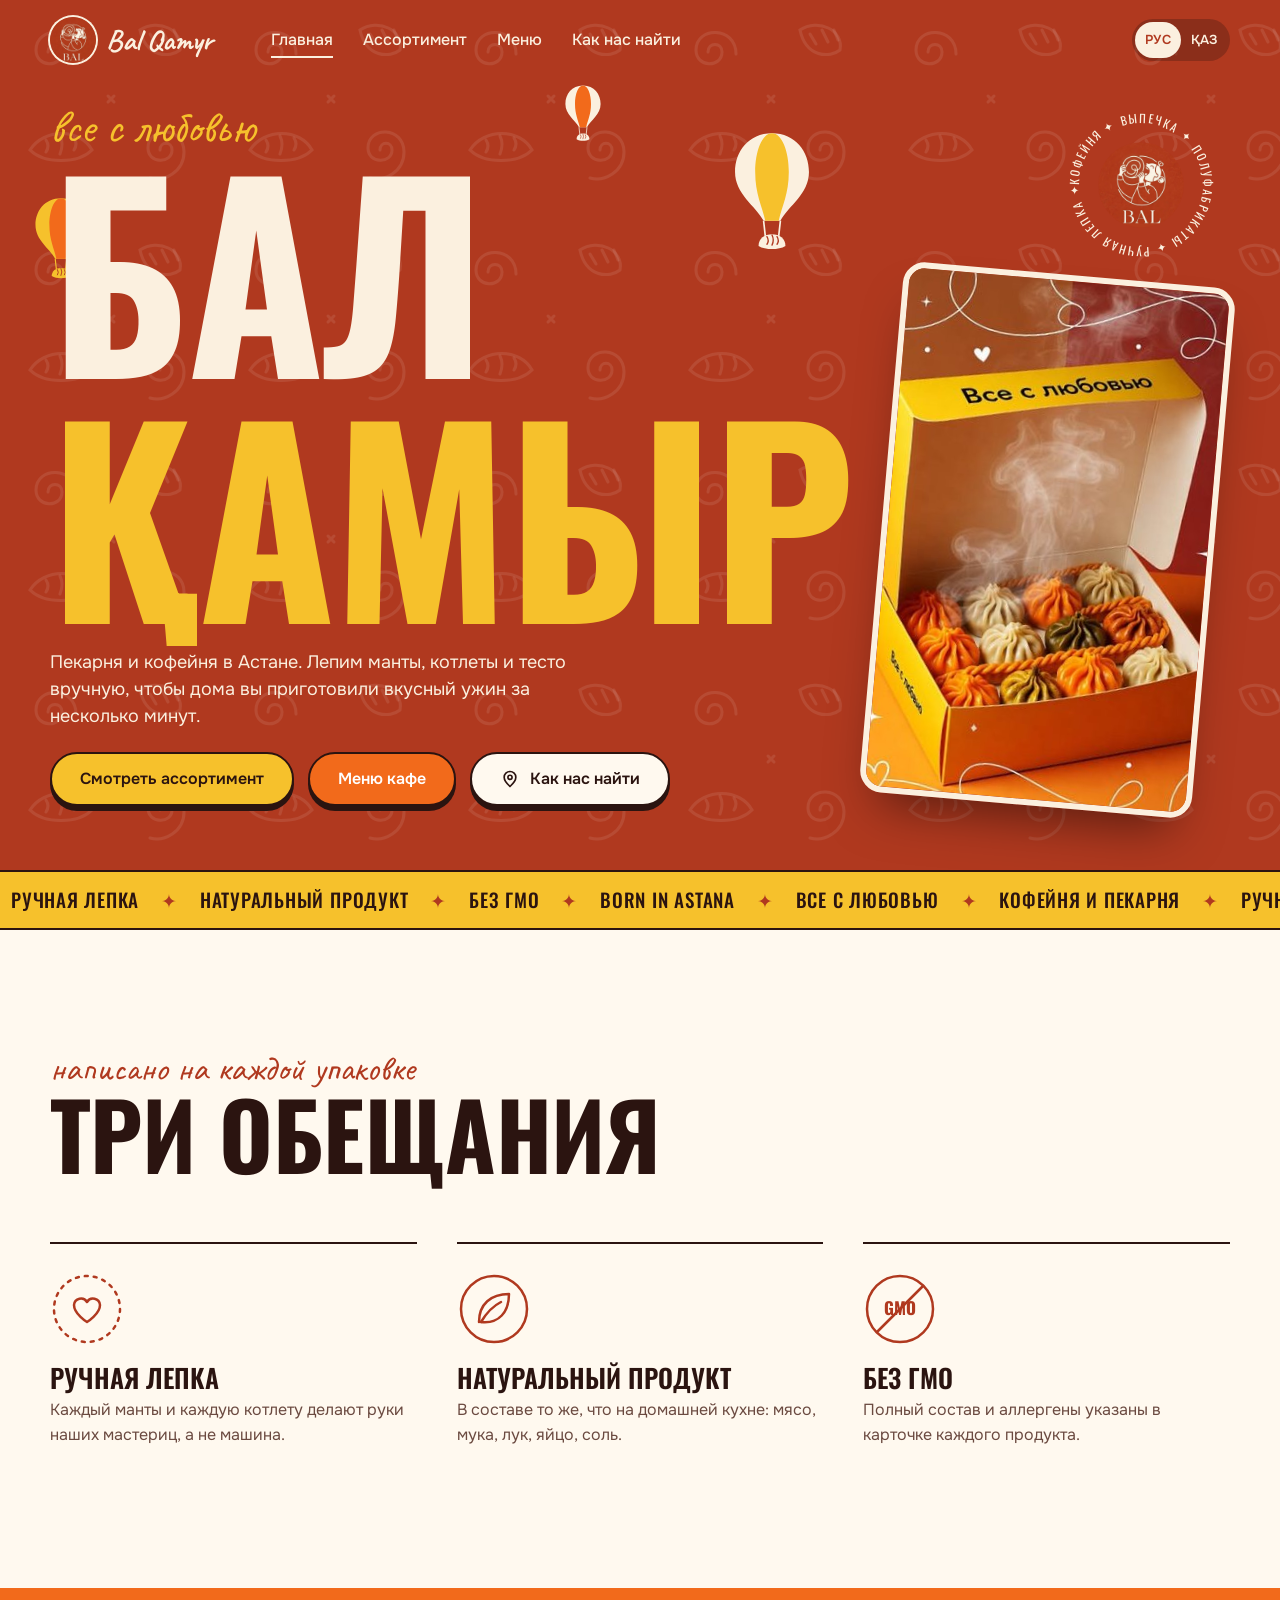
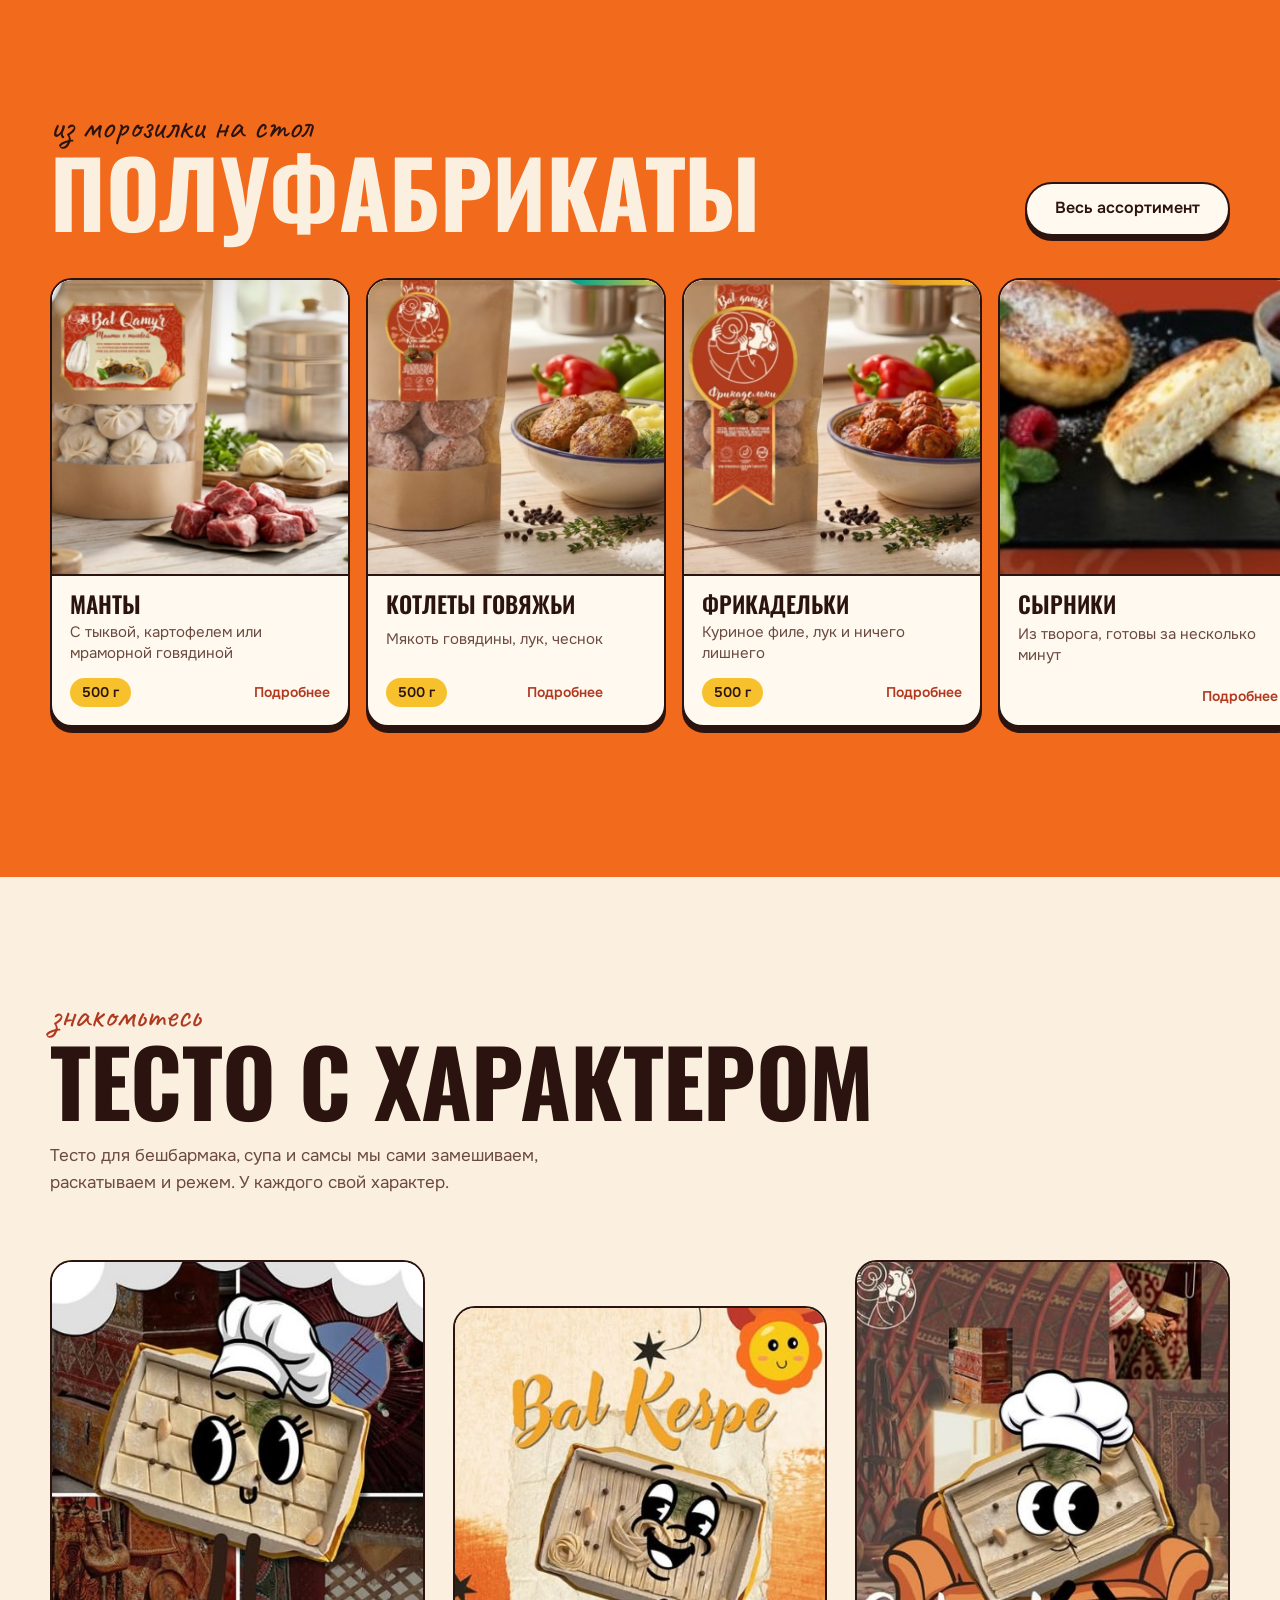
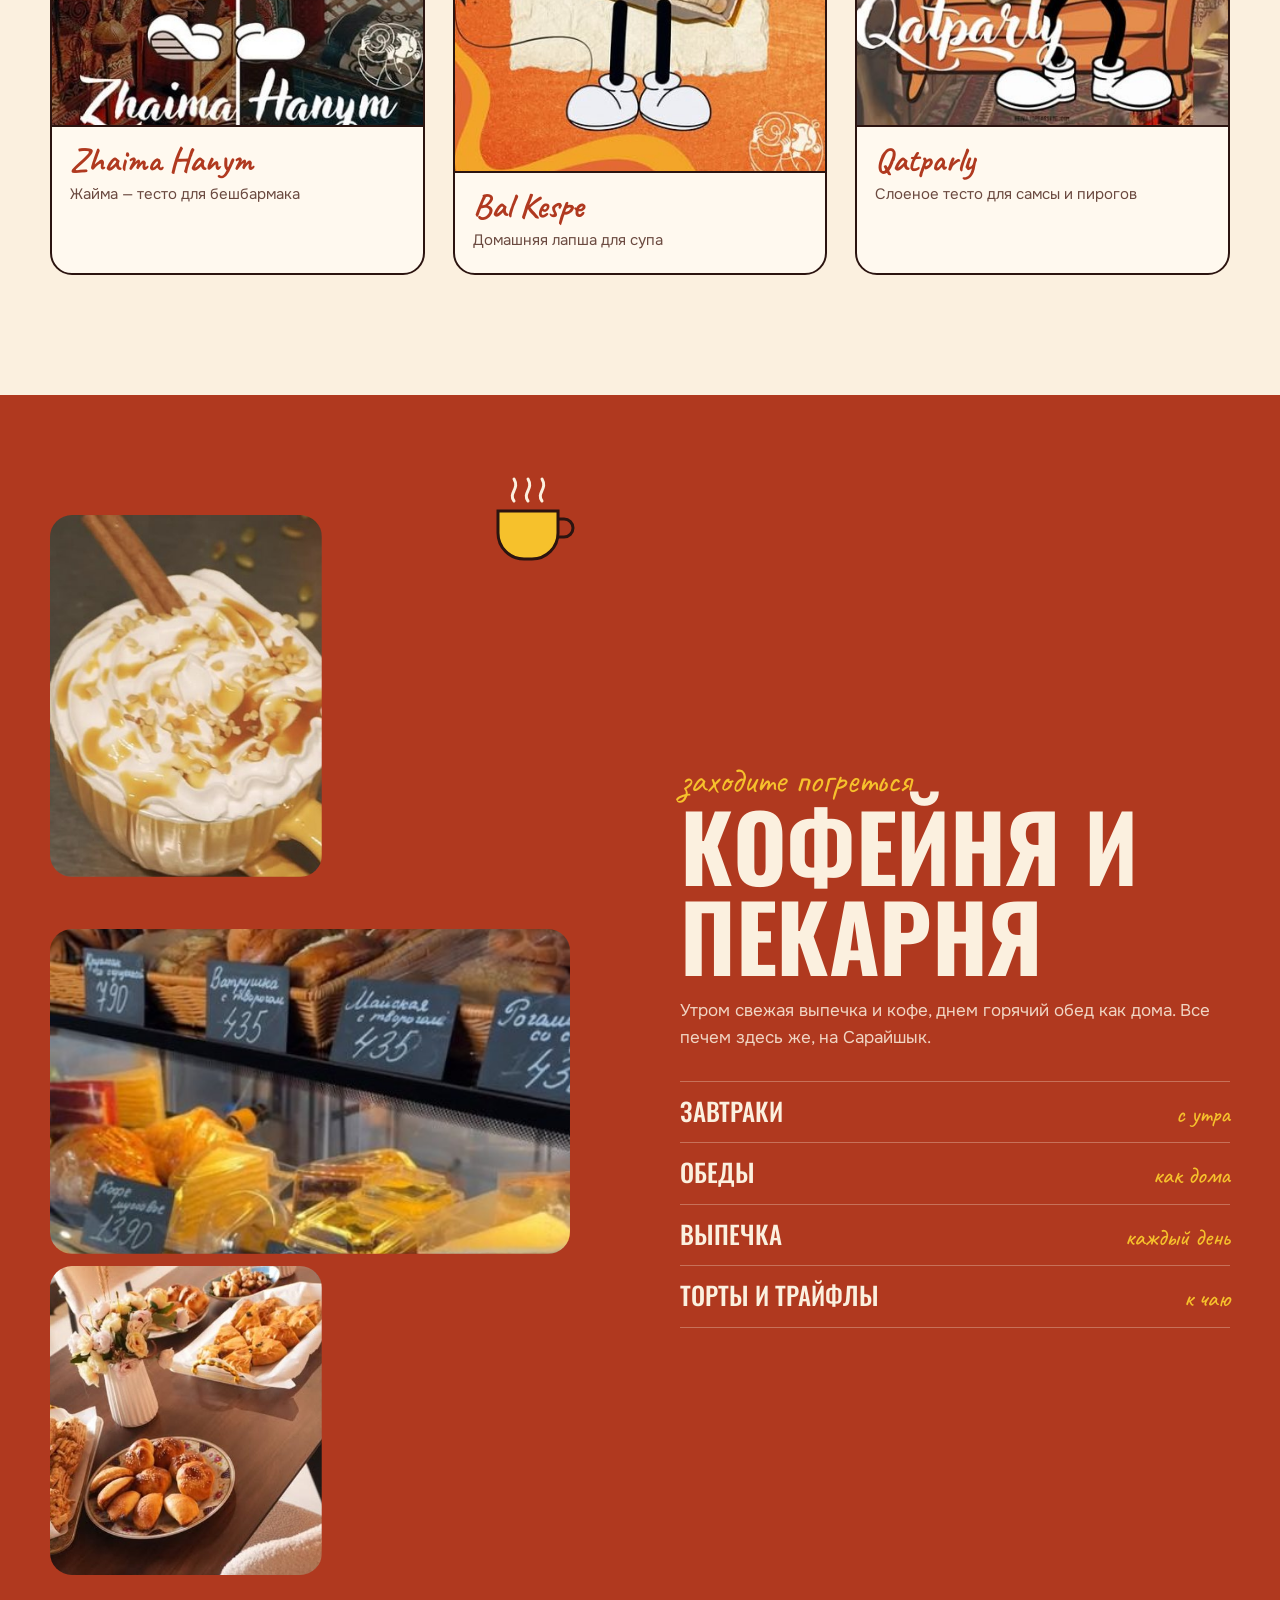
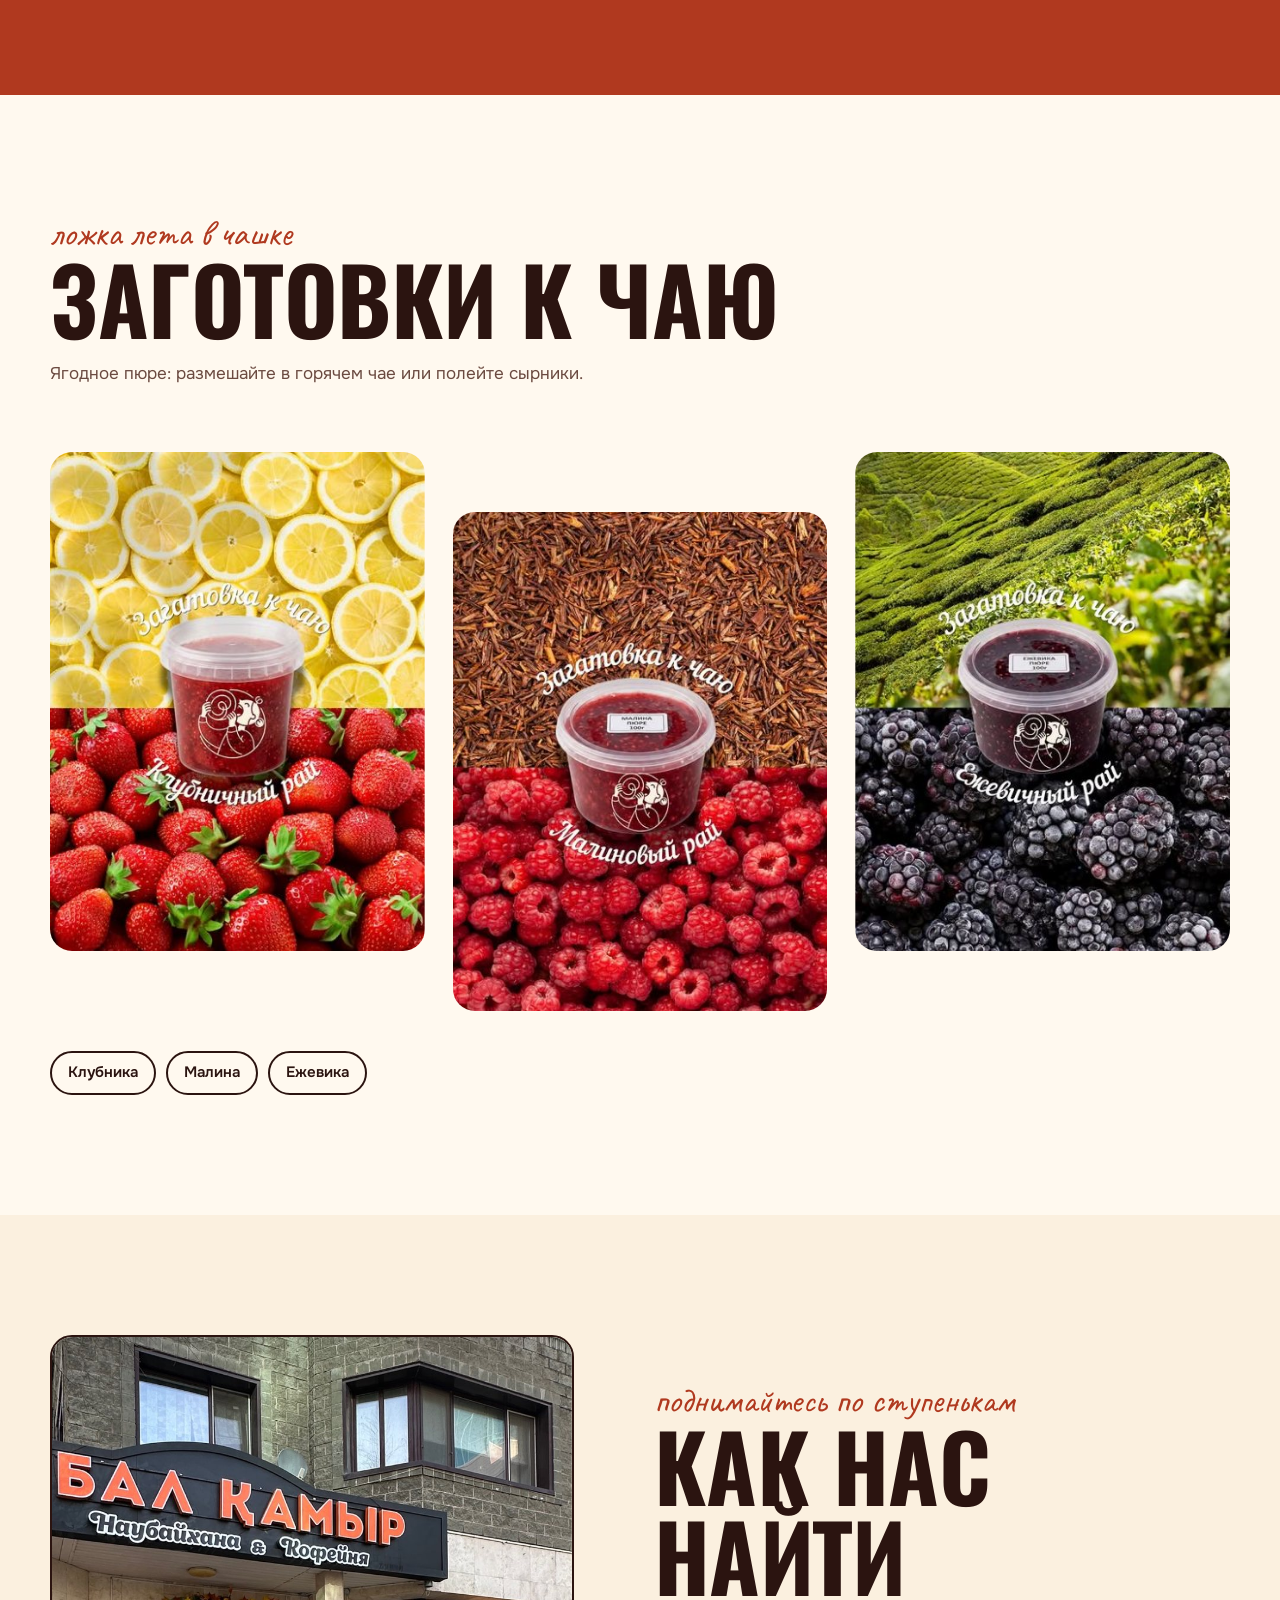
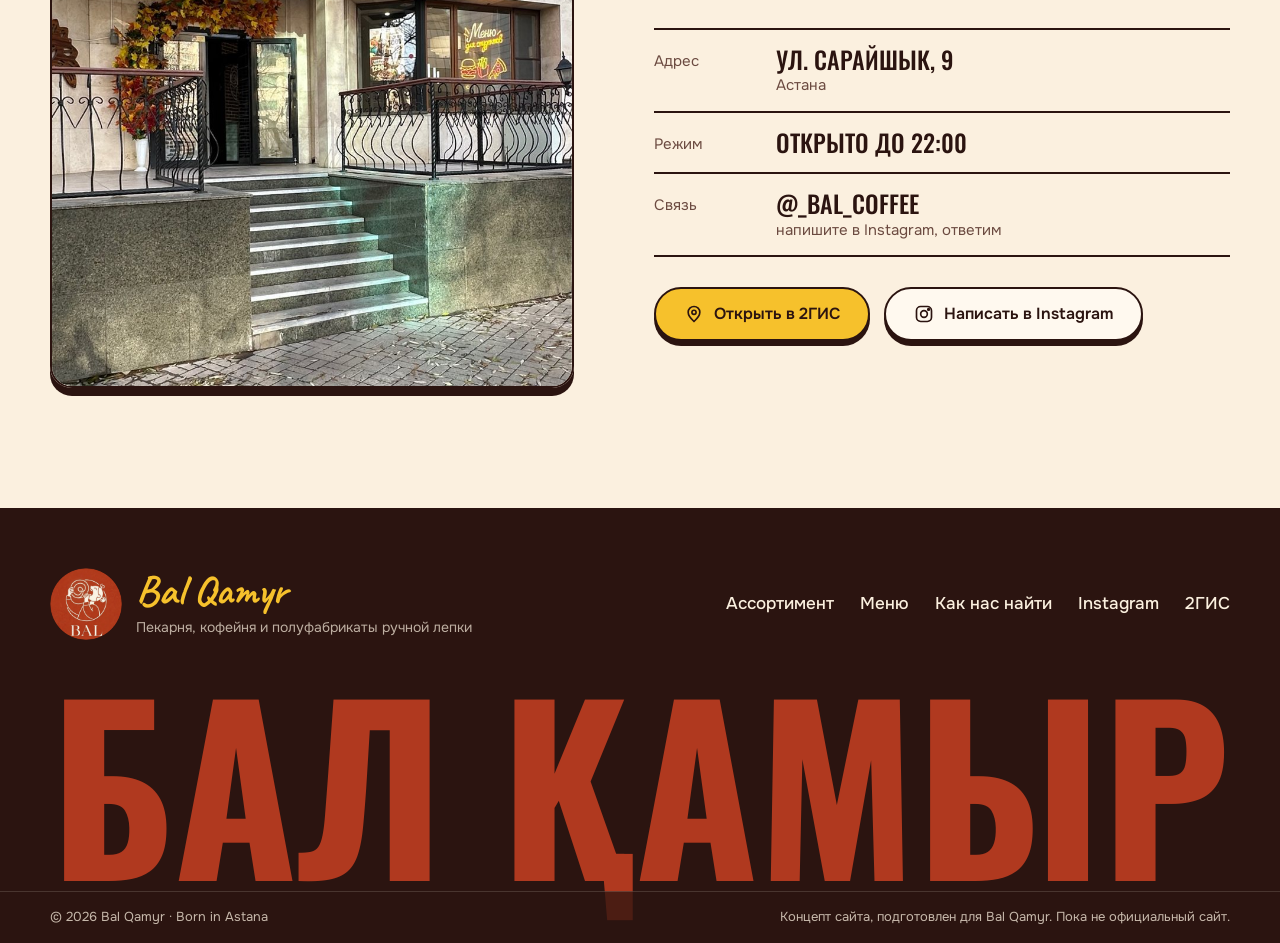
==== commit 6362fa5f: "Add cafe menu page with dishes and prices Co-Authored-By: Claude Fable 5.2 <noreply@anthropic.com> C" ====
--- a/index.html
+++ b/index.html
@@ -23,6 +23,7 @@
     <nav class="nav" aria-label="Основное меню">
       <a href="index.html" aria-current="page" data-kk="Басты бет">Главная</a>
       <a href="catalog.html" data-kk="Ассортимент">Ассортимент</a>
+      <a href="menu.html" data-kk="Мәзір">Меню</a>
       <a href="contacts.html" data-kk="Бізді табыңыз">Как нас найти</a>
     </nav>
     <div class="lang" role="group" aria-label="Язык / Тіл">
@@ -35,6 +36,7 @@
 <div class="menu" id="menu">
   <a href="index.html" data-kk="Басты бет">Главная</a>
   <a href="catalog.html" data-kk="Ассортимент">Ассортимент</a>
+  <a href="menu.html" data-kk="Мәзір">Меню</a>
   <a href="contacts.html" data-kk="Бізді табыңыз">Как нас найти</a>
   <p data-kk="Сарайшық көшесі, 9 — 22:00-ге дейін ашық">ул. Сарайшык, 9 — открыто до 22:00</p>
 </div>
@@ -58,6 +60,7 @@
       <p class="hero__lead" data-kk="Астанадағы наубайхана мен кофехана. Мәнті, котлет және қамырды қолмен жасаймыз — сіз үйде бірнеше минутта дәмді ас әзірлейсіз.">Пекарня и кофейня в Астане. Лепим манты, котлеты и тесто вручную, чтобы дома вы приготовили вкусный ужин за несколько минут.</p>
       <div class="hero__cta" style="margin-top:22px">
         <a class="btn" href="catalog.html" data-kk="Ассортиментті көру">Смотреть ассортимент</a>
+        <a class="btn btn--orange" href="menu.html" data-kk="Кафе мәзірі">Меню кафе</a>
         <a class="btn btn--cream" href="contacts.html"><svg viewBox="0 0 24 24" fill="none" stroke="currentColor" stroke-width="2" aria-hidden="true"><path d="M12 21s7-6.2 7-11a7 7 0 10-14 0c0 4.800 7 11 7 11z"/><circle cx="12" cy="10" r="2.500"/></svg><span data-kk="Бізді табыңыз">Как нас найти</span></a>
       </div>
     </div>
@@ -169,6 +172,7 @@
     <div class="footer__brand"><img src="assets/img/logo.png" alt="" width="72" height="72" loading="lazy"><div><b>Bal Qamyr</b><span data-kk="Наубайхана, кофехана және қолдан жасалған жартылай фабрикаттар">Пекарня, кофейня и полуфабрикаты ручной лепки</span></div></div>
     <nav aria-label="Ссылки">
       <a href="catalog.html" data-kk="Ассортимент">Ассортимент</a>
+      <a href="menu.html" data-kk="Мәзір">Меню</a>
       <a href="contacts.html" data-kk="Бізді табыңыз">Как нас найти</a>
       <a href="https://www.instagram.com/_bal_coffee/" target="_blank" rel="noopener">Instagram</a>
       <a href="https://2gis.kz/astana/search/Bal%20Qamyr%20%D0%A1%D0%B0%D1%80%D0%B0%D0%B9%D1%88%D1%8B%D0%BA%209" target="_blank" rel="noopener">2ГИС</a>
--- a/css/style.css
+++ b/css/style.css
@@ -440,3 +440,29 @@
   .sheet__img { background: var(--cream); align-items: center; }
   .sheet__img img { height: auto; max-height: 80vh; object-fit: contain; }
 }
+
+/* ---------- меню кафе ---------- */
+.dishes { padding: 30px 0 90px; }
+.dishes__group + .dishes__group { margin-top: 46px; }
+.dishes__title { font-family: var(--poster); font-weight: 700; text-transform: uppercase; font-size: clamp(34px, 8vw, 56px); line-height: 1; color: var(--terracotta); padding-bottom: 12px; border-bottom: 2px solid var(--ink); }
+.dishes__list { list-style: none; margin: 18px 0 0; padding: 0; display: grid; grid-template-columns: repeat(auto-fill, minmax(min(100%, 430px), 1fr)); gap: 14px 22px; }
+.dish { display: grid; grid-template-columns: 92px 1fr auto; align-items: center; gap: 14px; padding: 12px 16px 12px 12px; background: var(--paper); border: 2px solid var(--ink); border-radius: 22px; box-shadow: 0 4px 0 var(--ink); animation: pop .5s var(--ease) both; animation-delay: var(--d, 0s); }
+.dish__img { width: 92px; height: 92px; border-radius: 50%; overflow: hidden; border: 3px solid var(--terracotta); padding: 3px; background: var(--paper); }
+.dish__img img { width: 100%; height: 100%; object-fit: cover; border-radius: 50%; }
+.dish__img--none { border-style: dashed; border-color: var(--line); }
+.dish__img--none img { opacity: .5; }
+.dish__body { display: grid; gap: 4px; min-width: 0; }
+.dish__name { font-family: var(--poster); font-weight: 600; font-size: 21px; line-height: 1.12; text-transform: uppercase; }
+.dish__desc { font-size: 14px; line-height: 1.38; color: var(--ink-soft); }
+.dish__price { font-family: var(--poster); font-weight: 600; font-size: 19px; white-space: nowrap; padding: 5px 13px; border-radius: 999px; background: var(--yolk); }
+.dishes__notes { margin-top: 44px; display: grid; gap: 12px; grid-template-columns: repeat(auto-fit, minmax(min(100%, 260px), 1fr)); }
+.dishes__notes p { padding: 18px 20px; border: 2px dashed var(--ink); border-radius: 22px; font-family: var(--script); font-size: 27px; line-height: 1.1; }
+.dishes__notes p b { display: block; font-family: var(--poster); font-size: 30px; color: var(--terracotta); }
+@media (max-width: 599px) {
+  .dish { grid-template-columns: 70px 1fr; padding: 10px 12px 12px 10px; border-radius: 18px; }
+  .dish__img { width: 70px; height: 70px; }
+  .dish__name { font-size: 18px; }
+  .dish__desc { font-size: 13px; }
+  .dish__price { grid-column: 2; justify-self: start; font-size: 17px; }
+}
+@media (prefers-reduced-motion: reduce) { .dish { animation: none; } }
